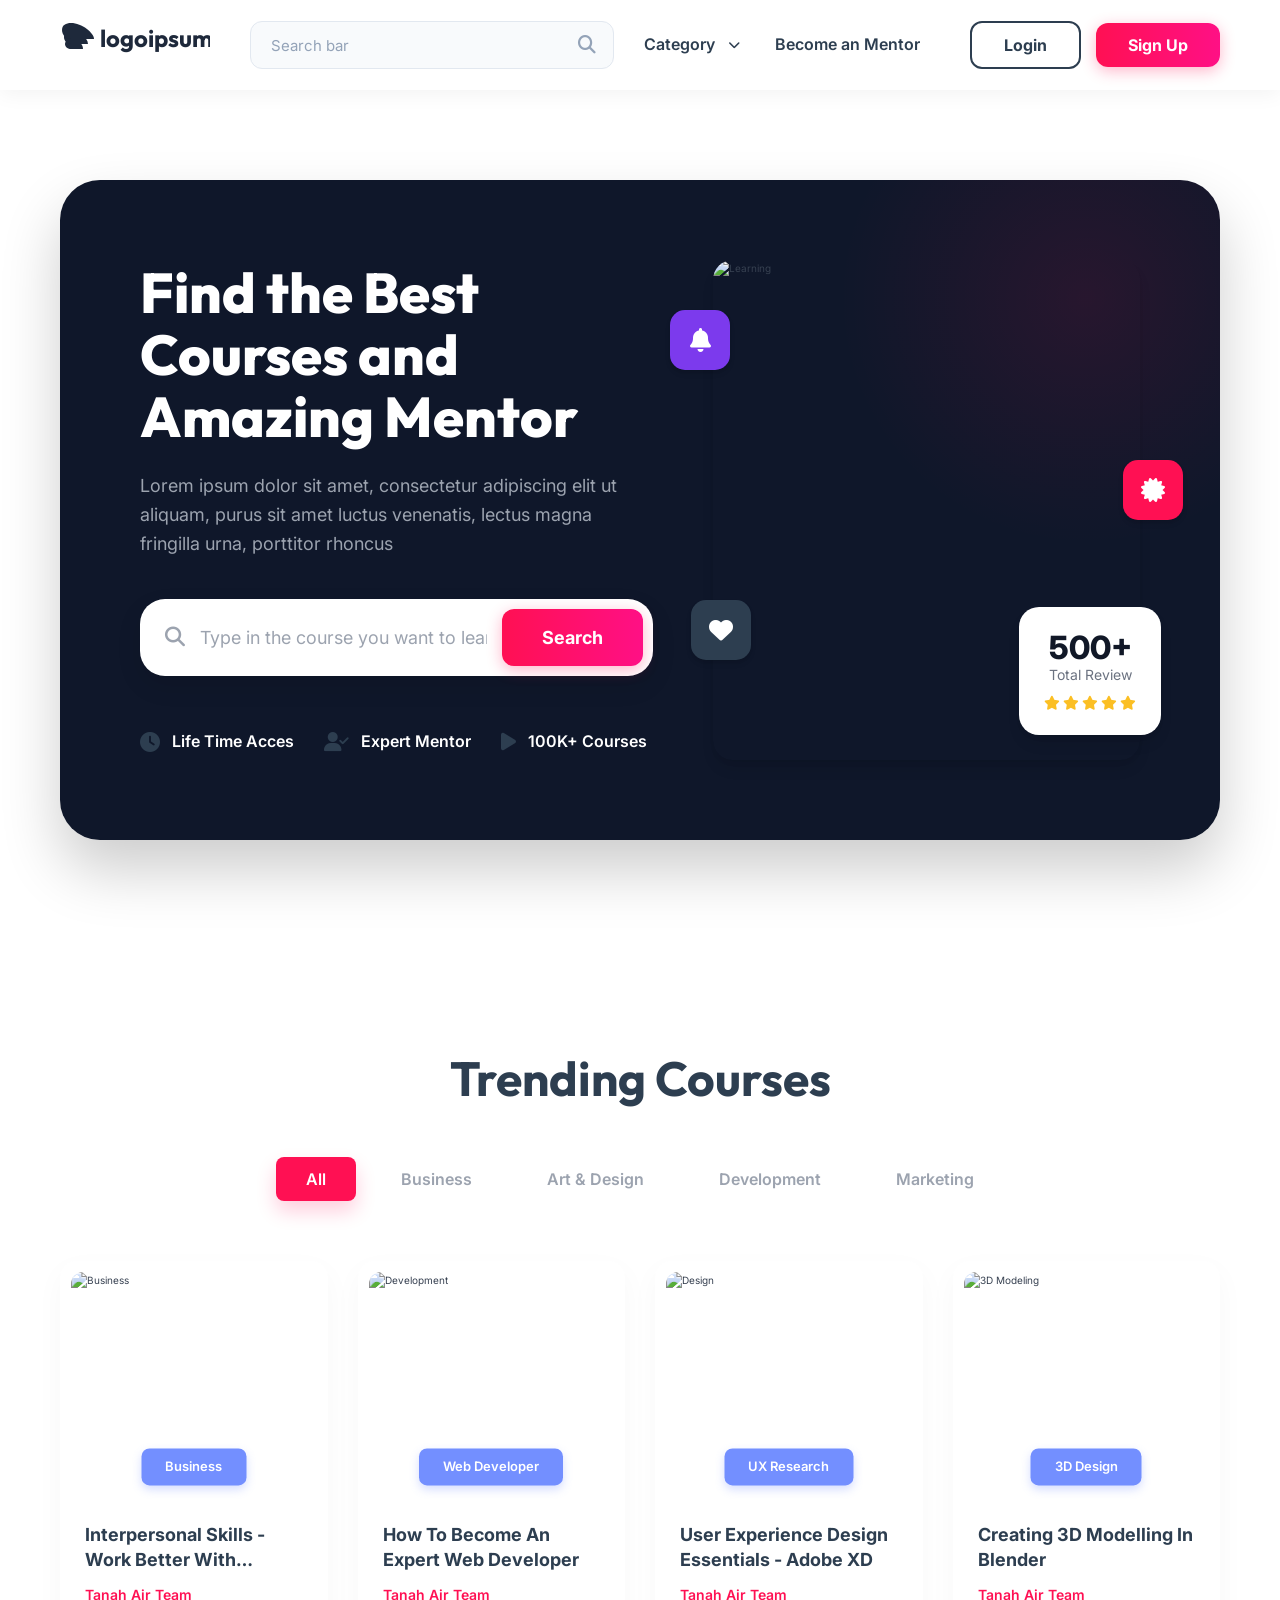
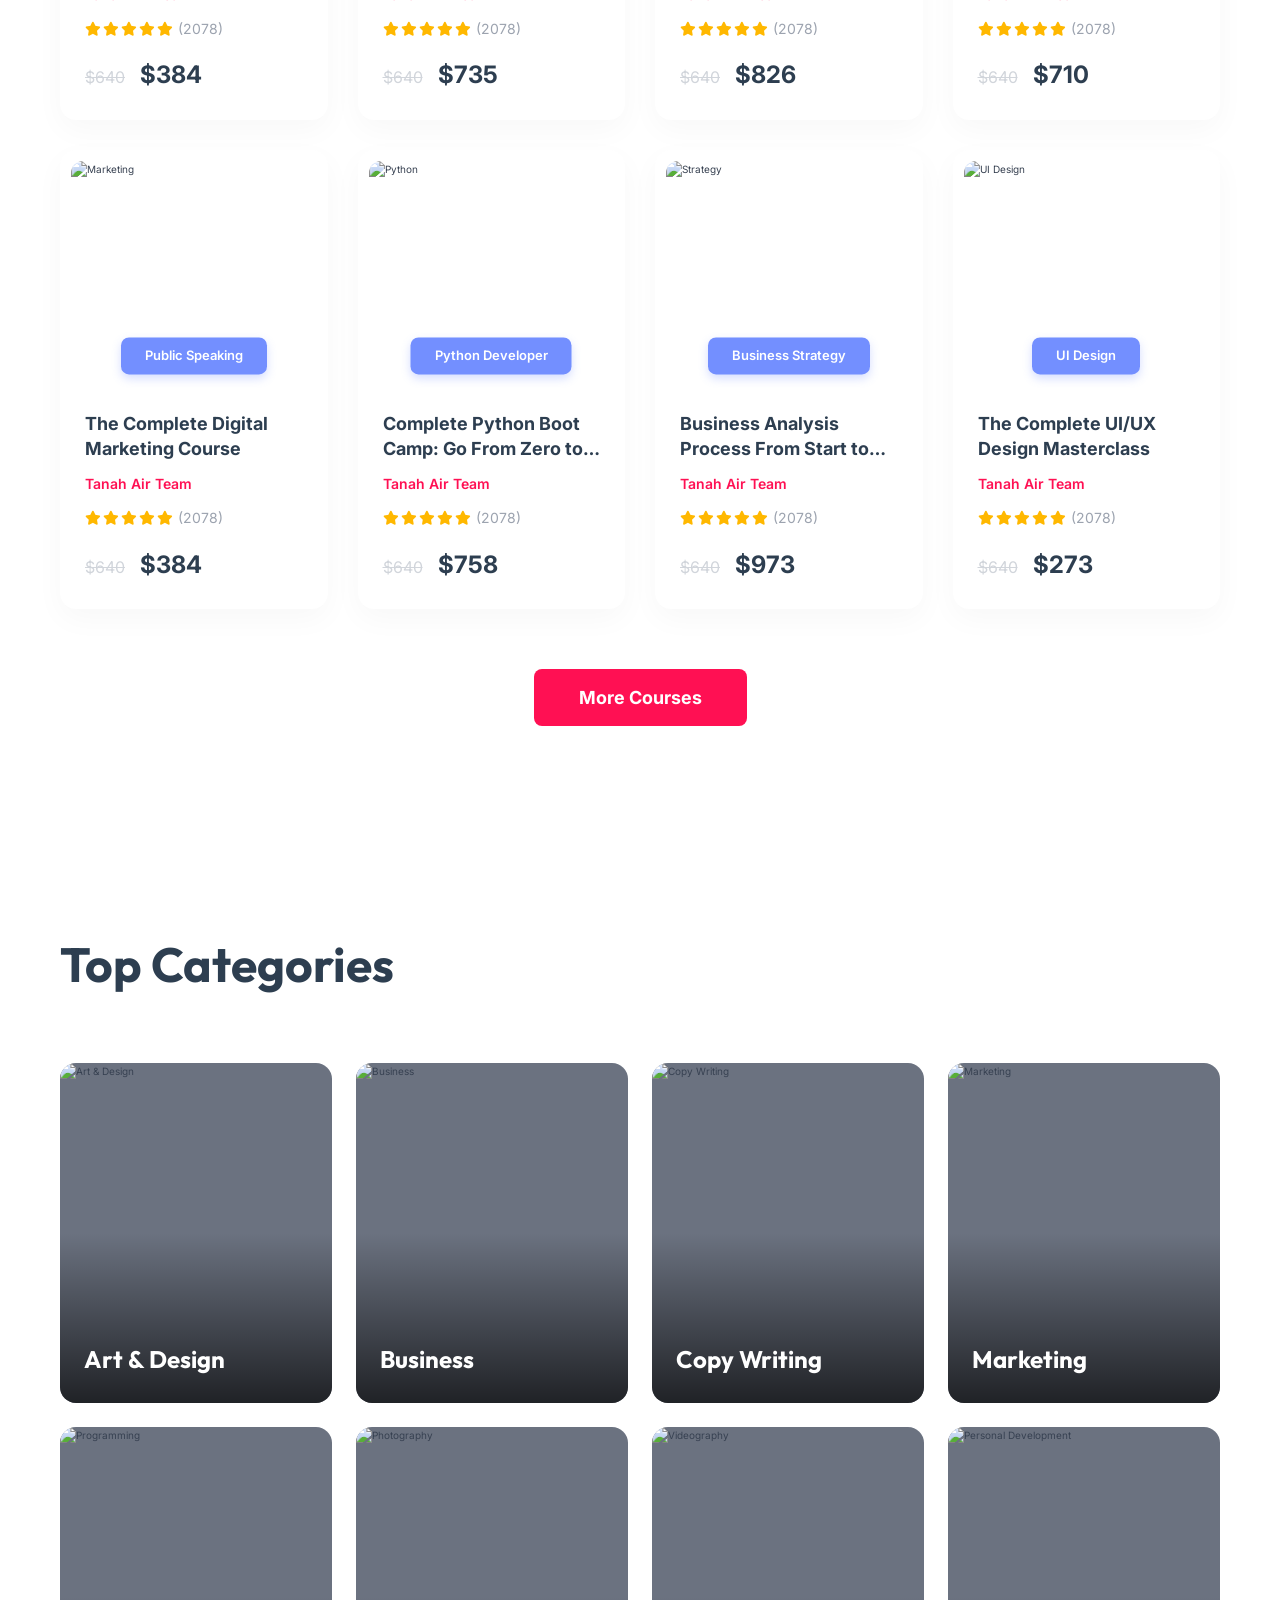
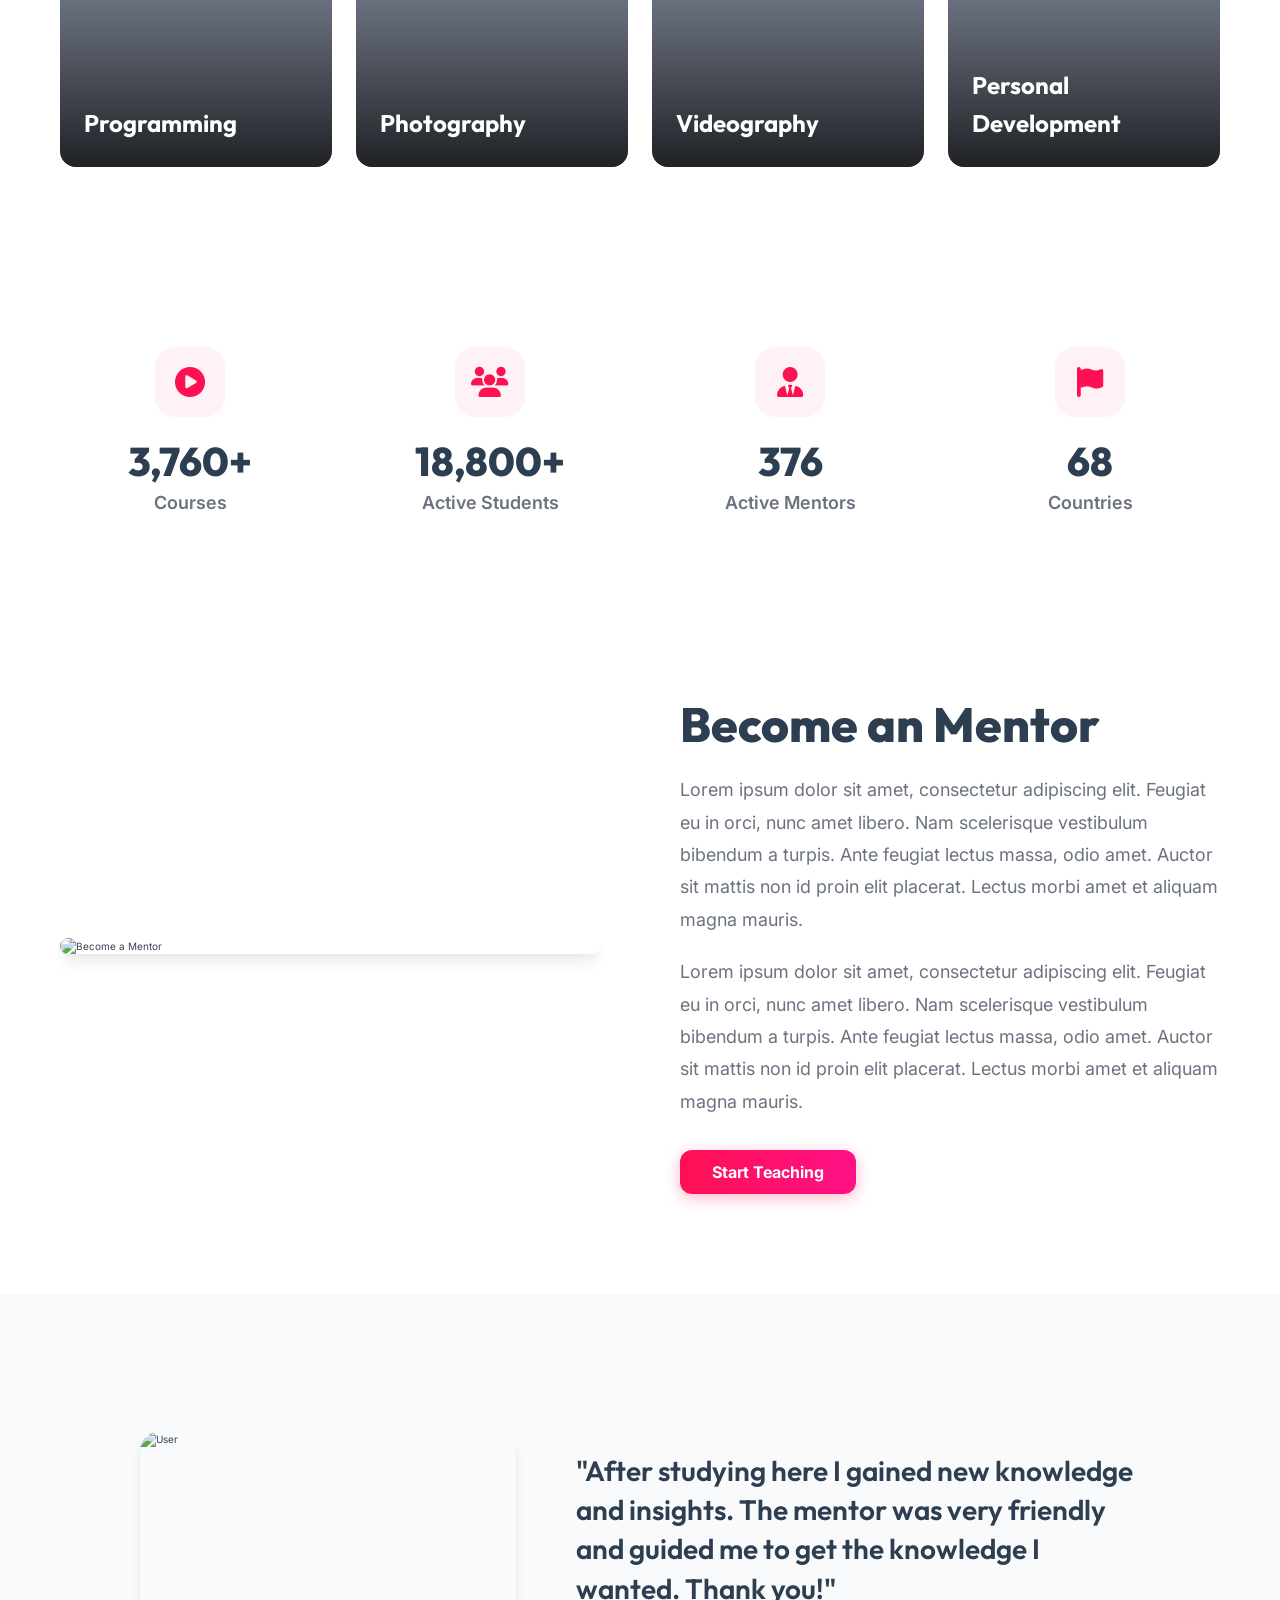
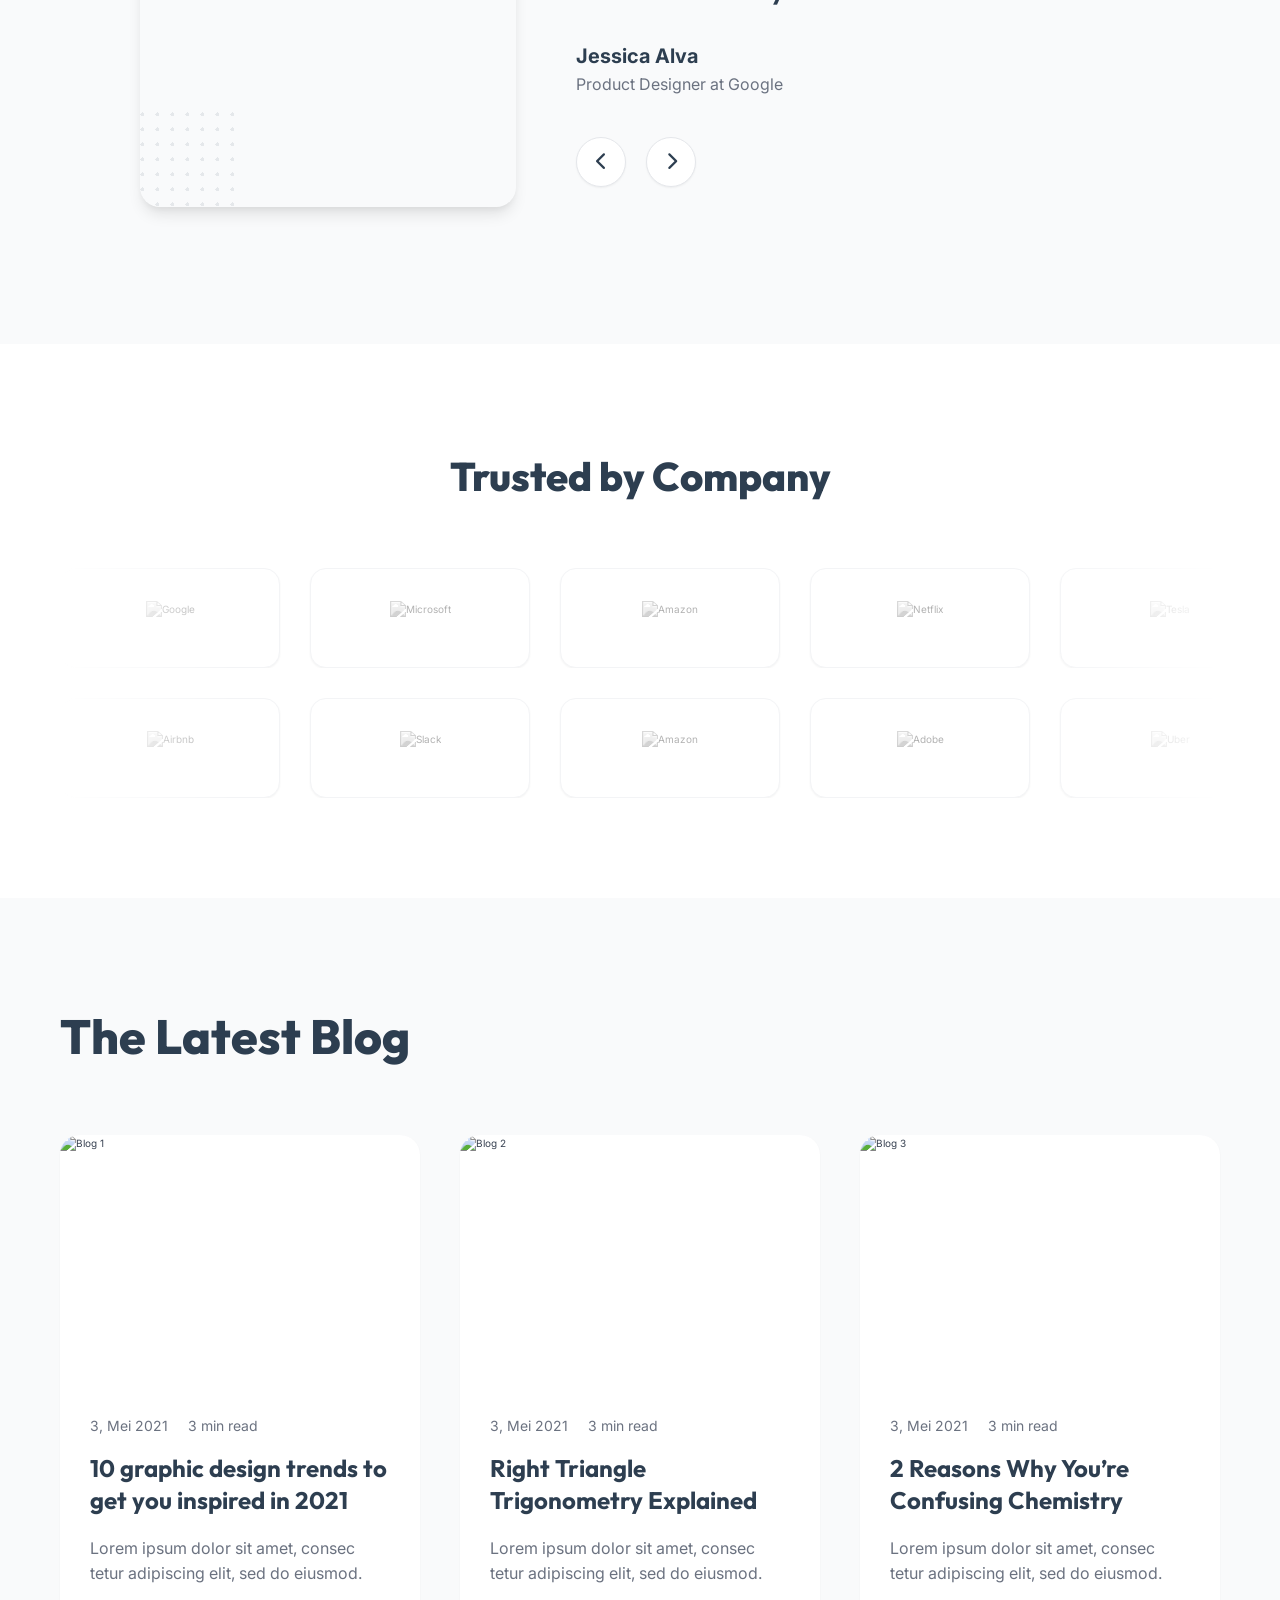
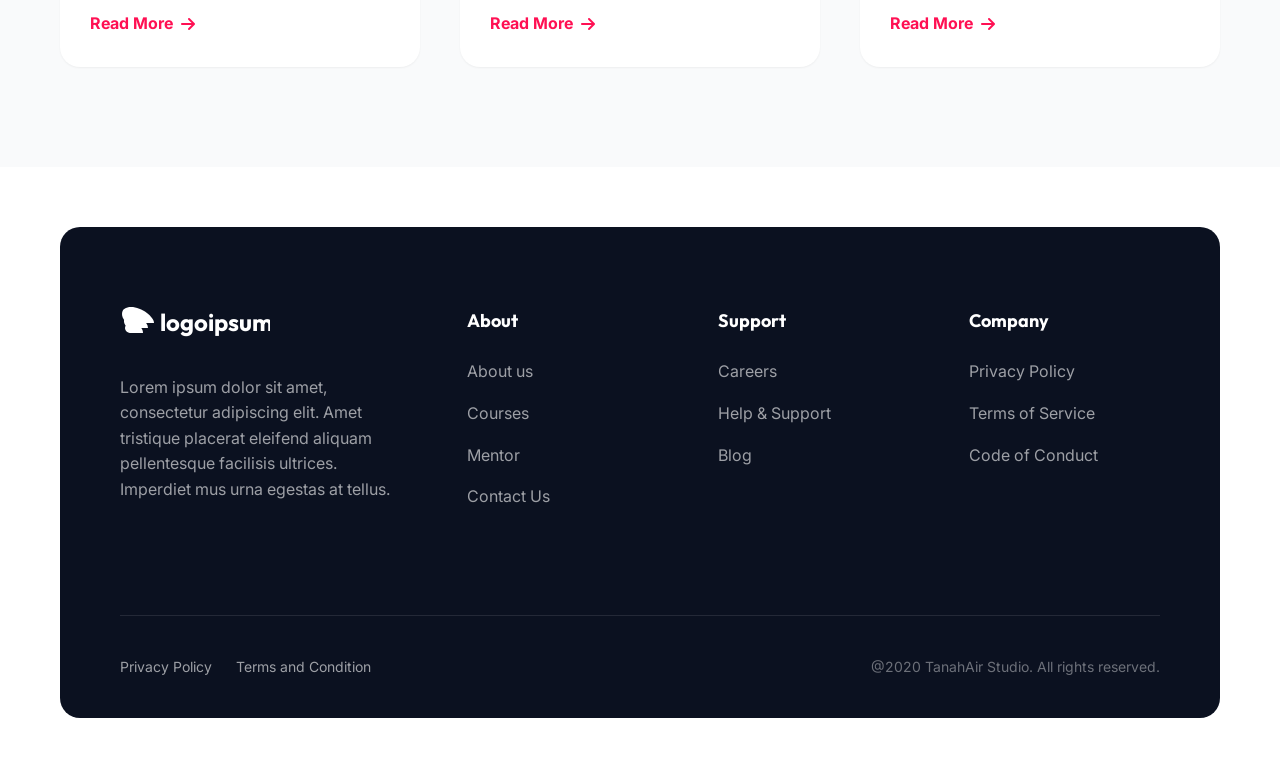
==== index.html @ 67cdc393 "good website" ====
<!DOCTYPE html>
<html lang="en">
<head>
    <meta charset="UTF-8">
    <meta name="viewport" content="width=device-width, initial-scale=1.0">
    <title>Logo Ipsum - Premium Learning Platform</title>
    <meta name="description" content="Logo Ipsum is a premium learning platform for mentors and students.">
    <!-- Google Fonts -->
    <link rel="preconnect" href="https://fonts.googleapis.com">
    <link rel="preconnect" href="https://fonts.gstatic.com" crossorigin>
    <link href="https://fonts.googleapis.com/css2?family=Inter:wght@400;500;600;700&family=Outfit:wght@400;500;600;700&display=swap" rel="stylesheet">
    <!-- Font Awesome for icons -->
    <link rel="stylesheet" href="https://cdnjs.cloudflare.com/ajax/libs/font-awesome/6.4.0/css/all.min.css">
    <!-- Custom CSS -->
    <link rel="stylesheet" href="css/main.css">
</head>
<body>
    <header class="header" id="header">
        <div class="container header__container">
            <div class="header__logo">
                <a href="index.html" class="logo">
                   <svg width="150" height="40" viewBox="0 0 150 40" fill="none" xmlns="http://www.w3.org/2000/svg">
                        <path d="M11 26C8 26 5 24 5 21C5 18 8 16 11 16C17 16 23 20 23 26H11Z" fill="#1E293B"/>
                        <path d="M11 21C7 21 4 18 4 14C4 10 7 8 11 8C19 8 28 15 28 21H11Z" fill="#1E293B"/>
                        <path d="M11 16C6 16 2 12 2 7C2 2 6 0 11 0C22 0 34 10 34 16H11Z" fill="#1E293B"/>
                        <text x="40" y="24" font-family="Outfit" font-size="24" font-weight="700" fill="#1E293B">logoipsum</text>
                    </svg>
                </a>
            </div>

            <div class="header__search">
                <div class="search-bar">
                    <input type="text" placeholder="Search bar" class="search-bar__input">
                    <button class="search-bar__btn"><i class="fa-solid fa-magnifying-glass"></i></button>
                </div>
            </div>

            <nav class="header__nav" id="main-nav">
                <ul class="nav-list">
                    <li class="nav-list__item dropdown">
                        <a href="#" class="nav-list__link dropdown-toggle">Category <i class="fa-solid fa-chevron-down"></i></a>
                        <ul class="dropdown-menu">
                            <li><a href="pages/courses.html">Courses</a></li>
                            <li><a href="pages/detail-courses.html">Detail Courses</a></li>
                            <li><a href="pages/blog.html">Blog</a></li>
                            <li><a href="pages/account.html">Account</a></li>
                        </ul>
                    </li>
                    <li class="nav-list__item">
                        <a href="#" class="nav-list__link">Become an Mentor</a>
                    </li>
                </ul>
                <div class="header__mobile-auth">
                    <button class="btn btn--outline btn--full" id="login-btn-mobile">Login</button>
                    <button class="btn btn--primary btn--full" id="signup-btn-mobile">Sign Up</button>
                </div>
            </nav>

            <div class="header__auth">
                <button class="btn btn--outline" id="login-btn">Login</button>
                <button class="btn btn--primary" id="signup-btn">Sign Up</button>
            </div>

            <button class="header__toggle" id="menu-toggle" aria-label="Toggle Menu">
                <span class="hamburger"></span>
            </button>
        </div>
    </header>

    <main>
        <section class="feature-search">

            <div class="container">
                <div class="feature-search__inner reveal">
                    <div class="feature-search__content">
                        <h2 class="feature-search__title">Find the Best Courses and Amazing Mentor</h2>
                        <p class="feature-search__text">Lorem ipsum dolor sit amet, consectetur adipiscing elit ut aliquam, purus sit amet luctus venenatis, lectus magna fringilla urna, porttitor rhoncus</p>
                        
                        <div class="premium-search">
                            <i class="fa-solid fa-magnifying-glass search-icon"></i>
                            <input type="text" placeholder="Type in the course you want to learn" class="premium-search__input">
                            <button class="btn btn--primary premium-search__btn">Search</button>
                        </div>

                        <div class="feature-search__badges">
                            <div class="badge-item">
                                <span class="badge-icon"><i class="fa-solid fa-clock"></i></span>
                                <span class="badge-text">Life Time Acces</span>
                            </div>
                            <div class="badge-item">
                                <span class="badge-icon"><i class="fa-solid fa-user-check"></i></span>
                                <span class="badge-text">Expert Mentor</span>
                            </div>
                            <div class="badge-item">
                                <span class="badge-icon"><i class="fa-solid fa-play"></i></span>
                                <span class="badge-text">100K+ Courses</span>
                            </div>
                        </div>
                    </div>

                    <div class="feature-search__visual">
                        <div class="visual-wrapper">
                            <img src="https://images.unsplash.com/photo-1522202176988-66273c2fd55f?q=80&w=2071&auto=format&fit=crop" alt="Learning" class="visual-img">
                            
                            <!-- Floating Elements -->
                            <div class="floating-icon floating-icon--1"><i class="fa-solid fa-bell"></i></div>
                            <div class="floating-icon floating-icon--2"><i class="fa-solid fa-heart"></i></div>
                            <div class="floating-icon floating-icon--3"><i class="fa-solid fa-certificate"></i></div>
                            
                            <div class="review-card floating-card">
                                <h3>500+</h3>
                                <p>Total Review</p>
                                <div class="stars">
                                    <i class="fa-solid fa-star"></i>
                                    <i class="fa-solid fa-star"></i>
                                    <i class="fa-solid fa-star"></i>
                                    <i class="fa-solid fa-star"></i>
                                    <i class="fa-solid fa-star"></i>
                                </div>
                            </div>
                        </div>
                        <!-- Glow effect -->
                        <div class="visual-glow"></div>
                    </div>
                </div>
            </div>
        </section>
        

        <section class="courses" id="trending-courses">
            <div class="container">
                <div class="courses__header reveal">
                    <h2 class="courses__title">Trending Courses</h2>
                    <div class="courses__filters">
                        <button class="courses__filter-btn active" data-filter="all">All</button>
                        <button class="courses__filter-btn" data-filter="business">Business</button>
                        <button class="courses__filter-btn" data-filter="design">Art & Design</button>
                        <button class="courses__filter-btn" data-filter="development">Development</button>
                        <button class="courses__filter-btn" data-filter="marketing">Marketing</button>
                    </div>
                </div>

                <div class="courses__grid">
                    <!-- Business Course -->
                    <div class="course-card reveal" data-category="business">
                        <div class="course-card__image-box">
                            <div class="course-card__img-container">
                                <img src="https://images.unsplash.com/photo-1552664730-d307ca884978?q=80&w=2070&auto=format&fit=crop" alt="Business" class="course-card__img">
                            </div>
                            <span class="course-card__badge">Business</span>
                        </div>
                        <div class="course-card__content">
                            <h3 class="course-card__title">Interpersonal Skills - Work Better With Others!</h3>
                            <p class="course-card__author">Tanah Air Team</p>
                            <div class="course-card__rating">
                                <div class="stars">
                                    <i class="fa-solid fa-star"></i>
                                    <i class="fa-solid fa-star"></i>
                                    <i class="fa-solid fa-star"></i>
                                    <i class="fa-solid fa-star"></i>
                                    <i class="fa-solid fa-star"></i>
                                </div>
                                <span class="count">(2078)</span>
                            </div>
                            <div class="course-card__price-row">
                                <span class="course-card__old-price">$640</span>
                                <span class="course-card__new-price">$384</span>
                            </div>
                        </div>
                    </div>

                    <!-- Development Course -->
                    <div class="course-card reveal" data-category="development">
                        <div class="course-card__image-box">
                            <div class="course-card__img-container">
                                <img src="https://images.unsplash.com/photo-1498050108023-c5249f4df085?q=80&w=2072&auto=format&fit=crop" alt="Development" class="course-card__img">
                            </div>
                            <span class="course-card__badge">Web Developer</span>
                        </div>
                        <div class="course-card__content">
                            <h3 class="course-card__title">How To Become An Expert Web Developer</h3>
                            <p class="course-card__author">Tanah Air Team</p>
                            <div class="course-card__rating">
                                <div class="stars">
                                    <i class="fa-solid fa-star"></i>
                                    <i class="fa-solid fa-star"></i>
                                    <i class="fa-solid fa-star"></i>
                                    <i class="fa-solid fa-star"></i>
                                    <i class="fa-solid fa-star"></i>
                                </div>
                                <span class="count">(2078)</span>
                            </div>
                            <div class="course-card__price-row">
                                <span class="course-card__old-price">$640</span>
                                <span class="course-card__new-price">$735</span>
                            </div>
                        </div>
                    </div>

                    <!-- Design Course -->
                    <div class="course-card reveal" data-category="design">
                        <div class="course-card__image-box">
                            <div class="course-card__img-container">
                                <img src="https://images.unsplash.com/photo-1541462608143-67571c6738dd?q=80&w=2070&auto=format&fit=crop" alt="Design" class="course-card__img">
                            </div>
                            <span class="course-card__badge">UX Research</span>
                        </div>
                        <div class="course-card__content">
                            <h3 class="course-card__title">User Experience Design Essentials - Adobe XD</h3>
                            <p class="course-card__author">Tanah Air Team</p>
                            <div class="course-card__rating">
                                <div class="stars">
                                    <i class="fa-solid fa-star"></i>
                                    <i class="fa-solid fa-star"></i>
                                    <i class="fa-solid fa-star"></i>
                                    <i class="fa-solid fa-star"></i>
                                    <i class="fa-solid fa-star"></i>
                                </div>
                                <span class="count">(2078)</span>
                            </div>
                            <div class="course-card__price-row">
                                <span class="course-card__old-price">$640</span>
                                <span class="course-card__new-price">$826</span>
                            </div>
                        </div>
                    </div>

                    <!-- Design Course (Art & Design) -->
                    <div class="course-card reveal" data-category="design">
                        <div class="course-card__image-box">
                            <div class="course-card__img-container">
                                <img src="https://images.unsplash.com/photo-1611162617474-5b21e879e113?q=80&w=1974&auto=format&fit=crop" alt="3D Modeling" class="course-card__img">
                            </div>
                            <span class="course-card__badge">3D Design</span>
                        </div>
                        <div class="course-card__content">
                            <h3 class="course-card__title">Creating 3D Modelling In Blender</h3>
                            <p class="course-card__author">Tanah Air Team</p>
                            <div class="course-card__rating">
                                <div class="stars">
                                    <i class="fa-solid fa-star"></i>
                                    <i class="fa-solid fa-star"></i>
                                    <i class="fa-solid fa-star"></i>
                                    <i class="fa-solid fa-star"></i>
                                    <i class="fa-solid fa-star"></i>
                                </div>
                                <span class="count">(2078)</span>
                            </div>
                            <div class="course-card__price-row">
                                <span class="course-card__old-price">$640</span>
                                <span class="course-card__new-price">$710</span>
                            </div>
                        </div>
                    </div>

                    <!-- Marketing Course -->
                    <div class="course-card reveal" data-category="marketing">
                        <div class="course-card__image-box">
                            <div class="course-card__img-container">
                                <img src="https://images.unsplash.com/photo-1460925895917-afdab827c52f?q=80&w=2015&auto=format&fit=crop" alt="Marketing" class="course-card__img">
                            </div>
                            <span class="course-card__badge">Public Speaking</span>
                        </div>
                        <div class="course-card__content">
                            <h3 class="course-card__title">The Complete Digital Marketing Course</h3>
                            <p class="course-card__author">Tanah Air Team</p>
                            <div class="course-card__rating">
                                <div class="stars">
                                    <i class="fa-solid fa-star"></i>
                                    <i class="fa-solid fa-star"></i>
                                    <i class="fa-solid fa-star"></i>
                                    <i class="fa-solid fa-star"></i>
                                    <i class="fa-solid fa-star"></i>
                                </div>
                                <span class="count">(2078)</span>
                            </div>
                            <div class="course-card__price-row">
                                <span class="course-card__old-price">$640</span>
                                <span class="course-card__new-price">$384</span>
                            </div>
                        </div>
                    </div>

                    <!-- Development Course -->
                    <div class="course-card reveal" data-category="development">
                        <div class="course-card__image-box">
                            <div class="course-card__img-container">
                                <img src="https://images.unsplash.com/photo-1587620962725-abab7fe55159?q=80&w=2062&auto=format&fit=crop" alt="Python" class="course-card__img">
                            </div>
                            <span class="course-card__badge">Python Developer</span>
                        </div>
                        <div class="course-card__content">
                            <h3 class="course-card__title">Complete Python Boot Camp: Go From Zero to Hero</h3>
                            <p class="course-card__author">Tanah Air Team</p>
                            <div class="course-card__rating">
                                <div class="stars">
                                    <i class="fa-solid fa-star"></i>
                                    <i class="fa-solid fa-star"></i>
                                    <i class="fa-solid fa-star"></i>
                                    <i class="fa-solid fa-star"></i>
                                    <i class="fa-solid fa-star"></i>
                                </div>
                                <span class="count">(2078)</span>
                            </div>
                            <div class="course-card__price-row">
                                <span class="course-card__old-price">$640</span>
                                <span class="course-card__new-price">$758</span>
                            </div>
                        </div>
                    </div>

                    <!-- Business Course -->
                    <div class="course-card reveal" data-category="business">
                        <div class="course-card__image-box">
                            <div class="course-card__img-container">
                                <img src="https://images.unsplash.com/photo-1542744173-8e7e53415bb0?q=80&w=2070&auto=format&fit=crop" alt="Strategy" class="course-card__img">
                            </div>
                            <span class="course-card__badge">Business Strategy</span>
                        </div>
                        <div class="course-card__content">
                            <h3 class="course-card__title">Business Analysis Process From Start to Finish</h3>
                            <p class="course-card__author">Tanah Air Team</p>
                            <div class="course-card__rating">
                                <div class="stars">
                                    <i class="fa-solid fa-star"></i>
                                    <i class="fa-solid fa-star"></i>
                                    <i class="fa-solid fa-star"></i>
                                    <i class="fa-solid fa-star"></i>
                                    <i class="fa-solid fa-star"></i>
                                </div>
                                <span class="count">(2078)</span>
                            </div>
                            <div class="course-card__price-row">
                                <span class="course-card__old-price">$640</span>
                                <span class="course-card__new-price">$973</span>
                            </div>
                        </div>
                    </div>

                    <!-- Design Course -->
                    <div class="course-card reveal" data-category="design">
                        <div class="course-card__image-box">
                            <div class="course-card__img-container">
                                <img src="https://images.unsplash.com/photo-1586717791821-3f44a563eb4c?q=80&w=2070&auto=format&fit=crop" alt="UI Design" class="course-card__img">
                            </div>
                            <span class="course-card__badge">UI Design</span>
                        </div>
                        <div class="course-card__content">
                            <h3 class="course-card__title">The Complete UI/UX Design Masterclass</h3>
                            <p class="course-card__author">Tanah Air Team</p>
                            <div class="course-card__rating">
                                <div class="stars">
                                    <i class="fa-solid fa-star"></i>
                                    <i class="fa-solid fa-star"></i>
                                    <i class="fa-solid fa-star"></i>
                                    <i class="fa-solid fa-star"></i>
                                    <i class="fa-solid fa-star"></i>
                                </div>
                                <span class="count">(2078)</span>
                            </div>
                            <div class="course-card__price-row">
                                <span class="course-card__old-price">$640</span>
                                <span class="course-card__new-price">$273</span>
                            </div>
                        </div>
                    </div>
                </div>

                <div class="courses__footer reveal">
                    <button class="btn btn--more">More Courses</button>
                </div>
            </div>
        </section>

        <section class="top-categories" id="top-categories">
            <div class="container">
                <div class="top-categories__header reveal">
                    <h2 class="top-categories__title">Top Categories</h2>
                </div>

                <div class="top-categories__grid">
                    <div class="category-box reveal">
                        <img src="https://images.unsplash.com/photo-1541462608143-67571c6738dd?q=80&w=2070&auto=format&fit=crop" alt="Art & Design" class="category-box__img">
                        <div class="category-box__content">
                            <h3 class="category-box__name">Art & Design</h3>
                        </div>
                    </div>

                    <div class="category-box reveal">
                        <img src="https://images.unsplash.com/photo-1552664730-d307ca884978?q=80&w=2070&auto=format&fit=crop" alt="Business" class="category-box__img">
                        <div class="category-box__content">
                            <h3 class="category-box__name">Business</h3>
                        </div>
                    </div>

                    <div class="category-box reveal">
                        <img src="https://images.unsplash.com/photo-1455390582262-044cdead277a?q=80&w=1973&auto=format&fit=crop" alt="Copy Writing" class="category-box__img">
                        <div class="category-box__content">
                            <h3 class="category-box__name">Copy Writing</h3>
                        </div>
                    </div>

                    <div class="category-box reveal">
                        <img src="https://images.unsplash.com/photo-1460925895917-afdab827c52f?q=80&w=2015&auto=format&fit=crop" alt="Marketing" class="category-box__img">
                        <div class="category-box__content">
                            <h3 class="category-box__name">Marketing</h3>
                        </div>
                    </div>

                    <div class="category-box reveal">
                        <img src="https://images.unsplash.com/photo-1498050108023-c5249f4df085?q=80&w=2072&auto=format&fit=crop" alt="Programming" class="category-box__img">
                        <div class="category-box__content">
                            <h3 class="category-box__name">Programming</h3>
                        </div>
                    </div>

                    <div class="category-box reveal">
                        <img src="https://images.unsplash.com/photo-1542038784456-1ea8e935640e?q=80&w=2070&auto=format&fit=crop" alt="Photography" class="category-box__img">
                        <div class="category-box__content">
                            <h3 class="category-box__name">Photography</h3>
                        </div>
                    </div>

                    <div class="category-box reveal">
                        <img src="https://images.unsplash.com/photo-1492691527719-9d1e07e534b4?q=80&w=2071&auto=format&fit=crop" alt="Videography" class="category-box__img">
                        <div class="category-box__content">
                            <h3 class="category-box__name">Videography</h3>
                        </div>
                    </div>

                    <div class="category-box reveal">
                        <img src="https://images.unsplash.com/photo-1522202176988-66273c2fd55f?q=80&w=2071&auto=format&fit=crop" alt="Personal Development" class="category-box__img">
                        <div class="category-box__content">
                            <h3 class="category-box__name">Personal Development</h3>
                        </div>
                    </div>
                </div>
            </div>
        </section>

        

        <section class="stats reveal">
            <div class="container">
                <div class="stats__grid">
                    <!-- Courses -->
                    <div class="stat-card">
                        <div class="stat-card__icon">
                            <i class="fa-solid fa-play-circle"></i>
                        </div>
                        <h3 class="stat-card__number" data-target="10000">0</h3>
                        <p class="stat-card__label">Courses</p>
                    </div>

                    <!-- Students -->
                    <div class="stat-card">
                        <div class="stat-card__icon">
                            <i class="fa-solid fa-users"></i>
                        </div>
                        <h3 class="stat-card__number" data-target="50000">0</h3>
                        <p class="stat-card__label">Active Students</p>
                    </div>

                    <!-- Mentors -->
                    <div class="stat-card">
                        <div class="stat-card__icon">
                            <i class="fa-solid fa-user-tie"></i>
                        </div>
                        <h3 class="stat-card__number" data-target="1000">0</h3>
                        <p class="stat-card__label">Active Mentors</p>
                    </div>

                    <!-- Countries -->
                    <div class="stat-card">
                        <div class="stat-card__icon">
                            <i class="fa-solid fa-flag"></i>
                        </div>
                        <h3 class="stat-card__number" data-target="180">0</h3>
                        <p class="stat-card__label">Countries</p>
                    </div>
                </div>
            </div>
        </section>

        <section class="mentor" id="become-mentor">
            <div class="container">
                <div class="mentor__grid">
                    <div class="mentor__image-box reveal-left">
                        <img src="https://images.unsplash.com/photo-1524178232363-1fb2b075b655?q=80&w=2070&auto=format&fit=crop" alt="Become a Mentor">
                    </div>
                    <div class="mentor__content reveal-right">
                        <h2 class="mentor__title">Become an Mentor</h2>
                        <div class="mentor__desc">
                            <p>Lorem ipsum dolor sit amet, consectetur adipiscing elit. Feugiat eu in orci, nunc amet libero. Nam scelerisque vestibulum bibendum a turpis. Ante feugiat lectus massa, odio amet. Auctor sit mattis non id proin elit placerat. Lectus morbi amet et aliquam magna mauris.</p>
                            <p>Lorem ipsum dolor sit amet, consectetur adipiscing elit. Feugiat eu in orci, nunc amet libero. Nam scelerisque vestibulum bibendum a turpis. Ante feugiat lectus massa, odio amet. Auctor sit mattis non id proin elit placerat. Lectus morbi amet et aliquam magna mauris.</p>
                        </div>
                        <button class="btn btn--primary">Start Teaching</button>
                    </div>
                </div>
            </div>
        </section>

        <section class="testimonials reveal" id="testimonials">
            <div class="container">
                <div class="testimonials__container">
                    <div class="testimonials__slider">
                        <!-- Slide 1 -->
                        <div class="testimonials__slide active">
                            <div class="testimonials__image-box">
                                <img src="https://images.unsplash.com/photo-1494790108377-be9c29b29330?q=80&w=1974&auto=format&fit=crop" alt="User">
                            </div>
                            <div class="testimonials__content">
                                <h3 class="testimonials__quote">"After studying here I gained new knowledge and insights. The mentor was very friendly and guided me to get the knowledge I wanted. Thank you!"</h3>
                                <div class="testimonials__author">
                                    <span class="testimonials__name">Jessica Alva</span>
                                    <span class="testimonials__role">Product Designer at Google</span>
                                </div>
                                <div class="testimonials__nav">
                                    <button class="testimonials__btn testimonials__btn--prev"><i class="fa-solid fa-chevron-left"></i></button>
                                    <button class="testimonials__btn testimonials__btn--next"><i class="fa-solid fa-chevron-right"></i></button>
                                </div>
                            </div>
                        </div>

                        <!-- Slide 2 -->
                        <div class="testimonials__slide">
                            <div class="testimonials__image-box">
                                <img src="https://images.unsplash.com/photo-1507003211169-0a1dd7228f2d?q=80&w=1974&auto=format&fit=crop" alt="User">
                            </div>
                            <div class="testimonials__content">
                                <h3 class="testimonials__quote">"The courses are well structured and very easy to follow. I've learned more in 3 months here than I did in a year of self-study. Highly recommended!"</h3>
                                <div class="testimonials__author">
                                    <span class="testimonials__name">Michael Chen</span>
                                    <span class="testimonials__role">Senior Developer at Meta</span>
                                </div>
                                <div class="testimonials__nav">
                                    <button class="testimonials__btn testimonials__btn--prev"><i class="fa-solid fa-chevron-left"></i></button>
                                    <button class="testimonials__btn testimonials__btn--next"><i class="fa-solid fa-chevron-right"></i></button>
                                </div>
                            </div>
                        </div>

                        <!-- Slide 3 -->
                        <div class="testimonials__slide">
                            <div class="testimonials__image-box">
                                <img src="https://images.unsplash.com/photo-1438761681033-6461ffad8d80?q=80&w=2070&auto=format&fit=crop" alt="User">
                            </div>
                            <div class="testimonials__content">
                                <h3 class="testimonials__quote">"Amazing experience! The community is so supportive and the mentors actually care about your progress. I found my dream job thanks to this platform."</h3>
                                <div class="testimonials__author">
                                    <span class="testimonials__name">Sarah Johnson</span>
                                    <span class="testimonials__role">Marketing Lead at Spotify</span>
                                </div>
                                <div class="testimonials__nav">
                                    <button class="testimonials__btn testimonials__btn--prev"><i class="fa-solid fa-chevron-left"></i></button>
                                    <button class="testimonials__btn testimonials__btn--next"><i class="fa-solid fa-chevron-right"></i></button>
                                </div>
                            </div>
                        </div>
                    </div>
                </div>
            </div>
        </section>

        <section class="brands reveal" id="brands">
            <div class="container">
                <div class="brands__header">
                    <h2 class="brands__title">Trusted by Company</h2>
                </div>
                
                <div class="brands__marquee-container">
                    <!-- Row 1: Left to Right (default) -->
                    <div class="brands__marquee">
                        <div class="brands__track">
                            <div class="brands__card"><img src="https://upload.wikimedia.org/wikipedia/commons/2/2f/Google_2015_logo.svg" alt="Google" class="brands__logo"></div>
                            <div class="brands__card"><img src="https://upload.wikimedia.org/wikipedia/commons/4/44/Microsoft_logo.svg" alt="Microsoft" class="brands__logo"></div>
                            <div class="brands__card"><img src="https://upload.wikimedia.org/wikipedia/commons/a/a9/Amazon_logo.svg" alt="Amazon" class="brands__logo"></div>
                            <div class="brands__card"><img src="https://upload.wikimedia.org/wikipedia/commons/0/08/Netflix_2015_logo.svg" alt="Netflix" class="brands__logo"></div>
                            <div class="brands__card"><img src="https://upload.wikimedia.org/wikipedia/commons/e/e8/Tesla_logo.png" alt="Tesla" class="brands__logo"></div>
                            <div class="brands__card"><img src="https://upload.wikimedia.org/wikipedia/commons/5/51/IBM_logo.svg" alt="IBM" class="brands__logo"></div>
                            <div class="brands__card"><img src="https://upload.wikimedia.org/wikipedia/commons/f/fa/Apple_logo_black.svg" alt="Apple" class="brands__logo"></div>
                            <div class="brands__card"><img src="https://upload.wikimedia.org/wikipedia/commons/5/53/Spotify_logo_with_text.svg" alt="Spotify" class="brands__logo"></div>
                        </div>
                        <!-- Duplicate for Row 1 -->
                        <div class="brands__track">
                            <div class="brands__card"><img src="https://upload.wikimedia.org/wikipedia/commons/2/2f/Google_2015_logo.svg" alt="Google" class="brands__logo"></div>
                            <div class="brands__card"><img src="https://upload.wikimedia.org/wikipedia/commons/4/44/Microsoft_logo.svg" alt="Microsoft" class="brands__logo"></div>
                            <div class="brands__card"><img src="https://upload.wikimedia.org/wikipedia/commons/a/a9/Amazon_logo.svg" alt="Amazon" class="brands__logo"></div>
                            <div class="brands__card"><img src="https://upload.wikimedia.org/wikipedia/commons/0/08/Netflix_2015_logo.svg" alt="Netflix" class="brands__logo"></div>
                            <div class="brands__card"><img src="https://upload.wikimedia.org/wikipedia/commons/e/e8/Tesla_logo.png" alt="Tesla" class="brands__logo"></div>
                            <div class="brands__card"><img src="https://upload.wikimedia.org/wikipedia/commons/5/51/IBM_logo.svg" alt="IBM" class="brands__logo"></div>
                            <div class="brands__card"><img src="https://upload.wikimedia.org/wikipedia/commons/f/fa/Apple_logo_black.svg" alt="Apple" class="brands__logo"></div>
                            <div class="brands__card"><img src="https://upload.wikimedia.org/wikipedia/commons/5/53/Spotify_logo_with_text.svg" alt="Spotify" class="brands__logo"></div>
                        </div>
                    </div>

                    <!-- Row 2: Right to Left -->
                    <div class="brands__marquee brands__marquee--reverse">
                        <div class="brands__track">
                            <div class="brands__card"><img src="https://upload.wikimedia.org/wikipedia/commons/6/69/Airbnb_Logo_Belo.svg" alt="Airbnb" class="brands__logo"></div>
                            <div class="brands__card"><img src="https://upload.wikimedia.org/wikipedia/commons/d/d5/Slack_icon_2019.svg" alt="Slack" class="brands__logo"></div>
                            <div class="brands__card"><img src="https://upload.wikimedia.org/wikipedia/commons/4/4a/Amazon_icon.svg" alt="Amazon" class="brands__logo"></div>
                            <div class="brands__card"><img src="https://upload.wikimedia.org/wikipedia/commons/d/d1/Adobe_Corporate_logo.svg" alt="Adobe" class="brands__logo"></div>
                            <div class="brands__card"><img src="https://upload.wikimedia.org/wikipedia/commons/5/58/Uber_logo_2018.svg" alt="Uber" class="brands__logo"></div>
                            <div class="brands__card"><img src="https://upload.wikimedia.org/wikipedia/commons/c/cd/PayPal_logo.svg" alt="PayPal" class="brands__logo"></div>
                            <div class="brands__card"><img src="https://upload.wikimedia.org/wikipedia/commons/0/01/LinkedIn_Logo.svg" alt="LinkedIn" class="brands__logo"></div>
                            <div class="brands__card"><img src="https://upload.wikimedia.org/wikipedia/commons/2/21/Zillow_logo.svg" alt="Zillow" class="brands__logo"></div>
                        </div>
                        <!-- Duplicate for Row 2 -->
                        <div class="brands__track">
                            <div class="brands__card"><img src="https://upload.wikimedia.org/wikipedia/commons/6/69/Airbnb_Logo_Belo.svg" alt="Airbnb" class="brands__logo"></div>
                            <div class="brands__card"><img src="https://upload.wikimedia.org/wikipedia/commons/d/d5/Slack_icon_2019.svg" alt="Slack" class="brands__logo"></div>
                            <div class="brands__card"><img src="https://upload.wikimedia.org/wikipedia/commons/4/4a/Amazon_icon.svg" alt="Amazon" class="brands__logo"></div>
                            <div class="brands__card"><img src="https://upload.wikimedia.org/wikipedia/commons/d/d1/Adobe_Corporate_logo.svg" alt="Adobe" class="brands__logo"></div>
                            <div class="brands__card"><img src="https://upload.wikimedia.org/wikipedia/commons/5/58/Uber_logo_2018.svg" alt="Uber" class="brands__logo"></div>
                            <div class="brands__card"><img src="https://upload.wikimedia.org/wikipedia/commons/c/cd/PayPal_logo.svg" alt="PayPal" class="brands__logo"></div>
                            <div class="brands__card"><img src="https://upload.wikimedia.org/wikipedia/commons/0/01/LinkedIn_Logo.svg" alt="LinkedIn" class="brands__logo"></div>
                            <div class="brands__card"><img src="https://upload.wikimedia.org/wikipedia/commons/2/21/Zillow_logo.svg" alt="Zillow" class="brands__logo"></div>
                        </div>
                    </div>
                </div>
            </div>
        </section>

        <section class="blog reveal" id="blog">
            <div class="container">
                <div class="blog__header">
                    <h2 class="blog__title">The Latest Blog</h2>
                </div>
                <div class="blog__grid">
                    <!-- Blog Card 1 -->
                    <article class="blog__card">
                        <div class="blog__img-box">
                            <img src="https://images.unsplash.com/photo-1558655146-d09347e92766?q=80&w=2070&auto=format&fit=crop" alt="Blog 1" class="blog__img">
                        </div>
                        <div class="blog__content">
                            <div class="blog__meta">
                                <span>3, Mei 2021</span>
                                <span>3 min read</span>
                            </div>
                            <h3 class="blog__post-title">10 graphic design trends to get you inspired in 2021</h3>
                            <p class="blog__excerpt">Lorem ipsum dolor sit amet, consec tetur adipiscing elit, sed do eiusmod.</p>
                            <a href="#" class="blog__link">Read More <i class="fa-solid fa-arrow-right"></i></a>
                        </div>
                    </article>

                    <!-- Blog Card 2 -->
                    <article class="blog__card">
                        <div class="blog__img-box">
                            <img src="https://images.unsplash.com/photo-1434030216411-0b793f4b4173?q=80&w=2070&auto=format&fit=crop" alt="Blog 2" class="blog__img">
                        </div>
                        <div class="blog__content">
                            <div class="blog__meta">
                                <span>3, Mei 2021</span>
                                <span>3 min read</span>
                            </div>
                            <h3 class="blog__post-title">Right Triangle Trigonometry Explained</h3>
                            <p class="blog__excerpt">Lorem ipsum dolor sit amet, consec tetur adipiscing elit, sed do eiusmod.</p>
                            <a href="#" class="blog__link">Read More <i class="fa-solid fa-arrow-right"></i></a>
                        </div>
                    </article>

                    <!-- Blog Card 3 -->
                    <article class="blog__card">
                        <div class="blog__img-box">
                            <img src="https://images.unsplash.com/photo-1532012197267-da84d127e765?q=80&w=1974&auto=format&fit=crop" alt="Blog 3" class="blog__img">
                        </div>
                        <div class="blog__content">
                            <div class="blog__meta">
                                <span>3, Mei 2021</span>
                                <span>3 min read</span>
                            </div>
                            <h3 class="blog__post-title">2 Reasons Why You’re Confusing Chemistry</h3>
                            <p class="blog__excerpt">Lorem ipsum dolor sit amet, consec tetur adipiscing elit, sed do eiusmod.</p>
                            <a href="#" class="blog__link">Read More <i class="fa-solid fa-arrow-right"></i></a>
                        </div>
                    </article>
                </div>
            </div>
        </section>

    </main>

    <footer class="footer">
        <div class="container">
            <div class="footer__inner">
                <div class="footer__grid">
                    <div class="footer__brand">
                        <a href="index.html" class="logo">
                           <svg width="150" height="40" viewBox="0 0 150 40" fill="none" xmlns="http://www.w3.org/2000/svg">
                                <path d="M11 26C8 26 5 24 5 21C5 18 8 16 11 16C17 16 23 20 23 26H11Z" fill="#FFFFFF"/>
                                <path d="M11 21C7 21 4 18 4 14C4 10 7 8 11 8C19 8 28 15 28 21H11Z" fill="#FFFFFF"/>
                                <path d="M11 16C6 16 2 12 2 7C2 2 6 0 11 0C22 0 34 10 34 16H11Z" fill="#FFFFFF"/>
                                <text x="40" y="24" font-family="Outfit" font-size="24" font-weight="700" fill="#FFFFFF">logoipsum</text>
                            </svg>
                        </a>
                        <p class="footer__desc">Lorem ipsum dolor sit amet, consectetur adipiscing elit. Amet tristique placerat eleifend aliquam pellentesque facilisis ultrices. Imperdiet mus urna egestas at tellus.</p>
                    </div>

                    <div class="footer__nav">
                        <h4 class="footer__title">About</h4>
                        <ul>
                            <li><a href="#">About us</a></li>
                            <li><a href="#">Courses</a></li>
                            <li><a href="#">Mentor</a></li>
                            <li><a href="#">Contact Us</a></li>
                        </ul>
                    </div>

                    <div class="footer__nav">
                        <h4 class="footer__title">Support</h4>
                        <ul>
                            <li><a href="#">Careers</a></li>
                            <li><a href="#">Help & Support</a></li>
                            <li><a href="#">Blog</a></li>
                        </ul>
                    </div>

                    <div class="footer__nav">
                        <h4 class="footer__title">Company</h4>
                        <ul>
                            <li><a href="#">Privacy Policy</a></li>
                            <li><a href="#">Terms of Service</a></li>
                            <li><a href="#">Code of Conduct</a></li>
                        </ul>
                    </div>
                </div>

                <div class="footer__bottom">
                    <div class="footer__legal">
                        <a href="#">Privacy Policy</a>
                        <a href="#">Terms and Condition</a>
                    </div>
                    <div class="footer__copyright">
                        @2020 TanahAir Studio. All rights reserved.
                    </div>
                </div>
            </div>
        </div>
    </footer>

    <!-- Authentication Modal -->
    <div class="modal-overlay" id="auth-modal">
        <div class="modal">
            <button class="modal__close" id="modal-close"><i class="fa-solid fa-xmark"></i></button>
            <div class="modal__header">
                <button class="modal__tab active" data-tab="login">Login</button>
                <button class="modal__tab" data-tab="signup">Sign Up</button>
            </div>
            <div class="modal__content">
                <!-- Login Form -->
                <form class="modal__form active" id="login-form">
                    <div class="form-group">
                        <label for="login-email">Email Address</label>
                        <input type="email" id="login-email" placeholder="Enter your email" required>
                    </div>
                    <div class="form-group">
                        <label for="login-password">Password</label>
                        <input type="password" id="login-password" placeholder="Enter your password" required>
                    </div>
                    <div class="form-options">
                        <label class="checkbox-container">
                            <input type="checkbox"> Remember me
                            <span class="checkmark"></span>
                        </label>
                        <a href="#" class="forgot-link">Forgot Password?</a>
                    </div>
                    <button type="submit" class="btn btn--primary btn--full">Login to Account</button>
                </form>

                <!-- Sign Up Form -->
                <form class="modal__form" id="signup-form">
                    <div class="form-group">
                        <label for="signup-name">Full Name</label>
                        <input type="text" id="signup-name" placeholder="Enter your name" required>
                    </div>
                    <div class="form-group">
                        <label for="signup-email">Email Address</label>
                        <input type="email" id="signup-email" placeholder="Enter your email" required>
                    </div>
                    <div class="form-group">
                        <label for="signup-password">Password</label>
                        <input type="password" id="signup-password" placeholder="Create a password" required>
                    </div>
                    <button type="submit" class="btn btn--primary btn--full">Create Account</button>
                </form>
            </div>
            <div class="modal__footer">
                <p>Or continue with</p>
                <div class="social-auth">
                    <button class="social-btn"><i class="fa-brands fa-google"></i></button>
                    <button class="social-btn"><i class="fa-brands fa-apple"></i></button>
                    <button class="social-btn"><i class="fa-brands fa-facebook"></i></button>
                </div>
            </div>
        </div>
    </div>

    <script src="/js/main.js"></script>
</body>
</html>
---- css/main.css ----
*,
*::after,
*::before {
  margin: 0;
  padding: 0;
  box-sizing: inherit;
}

html {
  font-size: 62.5%;
  scroll-behavior: smooth;
}
@media only screen and (max-width: 1024px) {
  html {
    font-size: 56.25%;
  }
}
@media only screen and (max-width: 768px) {
  html {
    font-size: 50%;
  }
}

body {
  box-sizing: border-box;
  font-family: "Inter", sans-serif;
  font-weight: 400;
  line-height: 1.6;
  color: #374151;
  background-color: #FFFFFF;
  overflow-x: hidden;
}

a {
  text-decoration: none;
  color: inherit;
}

ul {
  list-style: none;
}

img {
  max-width: 100%;
  display: block;
}

button {
  cursor: pointer;
  border: none;
  background: none;
  font-family: inherit;
}

.container {
  max-width: 120rem;
  margin: 0 auto;
  padding: 0 2rem;
}

.row {
  display: flex;
  flex-wrap: wrap;
  margin: 0 -1.2rem;
}

.col {
  padding: 0 1.2rem;
  flex: 1;
}

.hero {
  position: relative;
  min-height: calc(100vh - 9rem);
  margin-top: 9rem;
  background: radial-gradient(circle at 10% 20%, rgba(255, 16, 83, 0.05) 0%, transparent 40%), radial-gradient(circle at 90% 80%, rgba(59, 130, 246, 0.05) 0%, transparent 40%), #FFFFFF;
  overflow: hidden;
  display: flex;
  justify-content: center;
  align-items: center;
}
.hero__container {
  display: grid;
  grid-template-columns: 1.2fr 1fr;
  align-items: center;
  gap: 8rem;
  z-index: 10;
}
@media only screen and (max-width: 1024px) {
  .hero__container {
    grid-template-columns: 1fr;
    text-align: center;
    gap: 6rem;
  }
}
.hero__content {
  max-width: 65rem;
}
@media only screen and (max-width: 1024px) {
  .hero__content {
    margin: 0 auto;
  }
}
.hero__title {
  font-family: "Outfit", sans-serif;
  font-size: 7.2rem;
  font-weight: 800;
  line-height: 1.1;
  color: #2D3E50;
  margin-bottom: 3rem;
  animation: slideInLeft 1s ease-out;
}
@media only screen and (max-width: 768px) {
  .hero__title {
    font-size: 4.8rem;
  }
}
.hero__title .text-gradient {
  background: linear-gradient(90deg, #FF1053 0%, #FF1085 100%);
  -webkit-background-clip: text;
  background-clip: text;
  -webkit-text-fill-color: transparent;
}
.hero__subtitle {
  font-size: 2rem;
  color: #4B5563;
  margin-bottom: 4.5rem;
  line-height: 1.8;
  animation: slideInLeft 1s ease-out 0.2s backwards;
}
@media only screen and (max-width: 768px) {
  .hero__subtitle {
    font-size: 1.8rem;
  }
}
.hero__actions {
  display: flex;
  gap: 2rem;
  animation: slideInLeft 1s ease-out 0.4s backwards;
}
@media only screen and (max-width: 1024px) {
  .hero__actions {
    justify-content: center;
  }
}
@media only screen and (max-width: 576px) {
  .hero__actions {
    flex-direction: column;
  }
}
.hero__visual {
  position: relative;
  height: 50rem;
  display: flex;
  justify-content: center;
  align-items: center;
}
@media only screen and (max-width: 1024px) {
  .hero__visual {
    height: 35rem;
  }
}
.hero__ornament {
  position: absolute;
  border-radius: 50%;
  filter: blur(80px);
  z-index: 1;
  opacity: 0.5;
}
.hero__ornament--1 {
  width: 40rem;
  height: 40rem;
  background: rgba(255, 16, 83, 0.15);
  top: -10rem;
  right: -10rem;
  animation: pulse-slow 8s infinite alternate;
}
.hero__ornament--2 {
  width: 30rem;
  height: 30rem;
  background: rgba(59, 130, 246, 0.1);
  bottom: -5rem;
  left: -5rem;
  animation: pulse-slow 10s infinite alternate-reverse;
}
.hero__ornament--3 {
  width: 20rem;
  height: 20rem;
  background: rgba(255, 16, 83, 0.1);
  top: 40%;
  left: 10%;
  filter: blur(100px);
}

.glass-card {
  position: absolute;
  background: rgba(255, 255, 255, 0.7);
  backdrop-filter: blur(15px);
  border: 1px solid rgba(255, 255, 255, 0.4);
  border-radius: 2.4rem;
  padding: 2.4rem;
  display: flex;
  align-items: center;
  gap: 2rem;
  box-shadow: 0 20px 40px rgba(0, 0, 0, 0.05);
  z-index: 15;
  transition: transform 0.3s ease;
}
.glass-card:hover {
  transform: translateY(-1rem) scale(1.05) !important;
  background: rgba(255, 255, 255, 0.9);
}
.glass-card__icon {
  width: 5.6rem;
  height: 5.6rem;
  border-radius: 1.6rem;
  background: linear-gradient(90deg, #FF1053 0%, #FF1085 100%);
  color: white;
  display: flex;
  justify-content: center;
  align-items: center;
  font-size: 2.4rem;
}
.glass-card__info h4 {
  font-size: 1.8rem;
  font-weight: 700;
  color: #2D3E50;
  margin-bottom: 0.4rem;
}
.glass-card__info p {
  font-size: 1.4rem;
  color: #6B7280;
}
.glass-card--1 {
  top: 10%;
  left: 10%;
}
.glass-card--2 {
  top: 40%;
  right: 5%;
}
.glass-card--3 {
  bottom: 15%;
  left: 20%;
}
@media only screen and (max-width: 1024px) {
  .glass-card--1 {
    top: 0;
    left: 5%;
  }
  .glass-card--2 {
    top: 30%;
    right: 0;
  }
  .glass-card--3 {
    bottom: 0;
    left: 15%;
  }
}

@keyframes slideInLeft {
  from {
    opacity: 0;
    transform: translateX(-5rem);
  }
  to {
    opacity: 1;
    transform: translateX(0);
  }
}
@keyframes pulse-slow {
  0% {
    transform: scale(1) translate(0, 0);
  }
  100% {
    transform: scale(1.1) translate(2rem, 2rem);
  }
}
.floating {
  animation: floating 4s ease-in-out infinite;
}

.floating-delayed {
  animation: floating 5s ease-in-out infinite 0.5s;
}

@keyframes floating {
  0% {
    transform: translateY(0);
  }
  50% {
    transform: translateY(-2rem);
  }
  100% {
    transform: translateY(0);
  }
}
.header {
  height: 9rem;
  background-color: #FFFFFF;
  position: fixed;
  top: 0;
  left: 0;
  width: 100%;
  z-index: 1000;
  transition: all 0.4s cubic-bezier(0.4, 0, 0.2, 1);
  display: flex;
  align-items: center;
  box-shadow: 0 4px 20px rgba(0, 0, 0, 0.05);
}
.header--transparent:not(.scrolled) {
  background: transparent !important;
  box-shadow: none !important;
  border-bottom: 1px solid rgba(255, 255, 255, 0.15);
}
.header--transparent:not(.scrolled) .nav-list__link {
  color: #fff !important;
}
.header--transparent:not(.scrolled) .nav-list__link:hover {
  color: #FF1053 !important;
}
.header--transparent:not(.scrolled) .header__logo .logo-text {
  color: #fff !important;
}
.header--transparent:not(.scrolled) .btn--outline {
  border-color: rgba(255, 255, 255, 0.4) !important;
  color: #fff !important;
}
.header--transparent:not(.scrolled) .btn--outline:hover {
  background: rgba(255, 255, 255, 0.1) !important;
  border-color: #fff !important;
}
.header--transparent:not(.scrolled) .dropdown-toggle i {
  color: rgba(255, 255, 255, 0.7) !important;
}
.header--transparent:not(.scrolled) .search-bar {
  background: rgba(255, 255, 255, 0.12) !important;
  border: 1px solid rgba(255, 255, 255, 0.2) !important;
  backdrop-filter: blur(0.5rem);
  border-radius: 1.2rem;
  transition: all 0.3s ease;
}
.header--transparent:not(.scrolled) .search-bar:hover {
  background: rgba(255, 255, 255, 0.18) !important;
  border-color: rgba(255, 255, 255, 0.3) !important;
}
.header--transparent:not(.scrolled) .search-bar__input {
  background: transparent !important;
  color: #fff !important;
  border: none !important;
}
.header--transparent:not(.scrolled) .search-bar__input::placeholder {
  color: rgba(255, 255, 255, 0.7) !important;
  font-weight: 500;
}
.header--transparent:not(.scrolled) .search-bar__input:focus {
  box-shadow: none !important;
}
.header--transparent:not(.scrolled) .search-bar__btn {
  color: rgba(255, 255, 255, 0.7) !important;
}
.header--transparent:not(.scrolled) .search-bar__btn:hover {
  color: #fff !important;
}
.header.scrolled {
  background: rgba(255, 255, 255, 0.95);
  backdrop-filter: blur(1rem);
  height: 7rem;
  box-shadow: 0 4px 25px rgba(0, 0, 0, 0.1);
}
.header__container {
  width: 100%;
  max-width: 120rem;
  margin: 0 auto;
  padding: 0 2rem;
  display: flex;
  align-items: center;
  gap: 3rem;
}
.header__logo {
  flex-shrink: 0;
  margin-right: 1rem;
}
.header__search {
  flex-grow: 1;
  max-width: 45rem;
}
@media only screen and (max-width: 768px) {
  .header__search {
    display: none;
  }
}
.header__nav {
  margin-left: auto;
  display: flex;
  align-items: center;
  transition: visibility all 0.3s cubic-bezier(0.4, 0, 0.2, 1), opacity all 0.3s cubic-bezier(0.4, 0, 0.2, 1);
}
@media only screen and (max-width: 768px) {
  .header__nav {
    position: fixed;
    top: 0;
    right: 0;
    width: 100%;
    height: 100vh;
    background-color: #FFFFFF;
    padding: 10rem 4rem;
    flex-direction: column;
    align-items: flex-start;
    z-index: 999;
    visibility: hidden;
    opacity: 0;
    transform: translateX(100%);
    transition: all 0.5s cubic-bezier(0.77, 0, 0.175, 1);
  }
  .header__nav.active {
    visibility: visible;
    opacity: 1;
    transform: translateX(0);
  }
  .header__nav.active .nav-list__item {
    opacity: 1;
    transform: translateY(0);
  }
  .header__nav.active .header__mobile-auth {
    opacity: 1;
    transform: translateY(0);
  }
}
.header__mobile-auth {
  display: none;
  width: 100%;
  margin-top: auto;
  padding-top: 4rem;
  gap: 2rem;
  flex-direction: column;
  opacity: 0;
  transform: translateY(2rem);
  transition: all 0.5s cubic-bezier(0.34, 1.56, 0.64, 1) 0.6s;
}
@media only screen and (max-width: 768px) {
  .header__mobile-auth {
    display: flex;
  }
}
.header__auth {
  display: flex;
  align-items: center;
  gap: 1.5rem;
  margin-left: 2rem;
}
@media only screen and (max-width: 768px) {
  .header__auth {
    display: none;
  }
}
.header__toggle {
  display: none;
  z-index: 1001;
  cursor: pointer;
  padding: 1rem;
  background: transparent;
  border: none;
}
@media only screen and (max-width: 768px) {
  .header__toggle {
    display: flex;
    align-items: center;
    justify-content: center;
    margin-left: auto;
  }
}
.header__toggle .hamburger {
  display: block;
  width: 2.4rem;
  height: 2px;
  background-color: #2D3E50;
  position: relative;
  transition: background-color all 0.2s ease-in-out;
}
.header__toggle .hamburger::before, .header__toggle .hamburger::after {
  content: "";
  position: absolute;
  left: 0;
  width: 100%;
  height: 100%;
  background-color: #2D3E50;
  transition: all all 0.3s cubic-bezier(0.4, 0, 0.2, 1);
}
.header__toggle .hamburger::before {
  top: -8px;
}
.header__toggle .hamburger::after {
  bottom: -8px;
}
.header__toggle.active .hamburger {
  background-color: transparent;
}
.header__toggle.active .hamburger::before {
  top: 0;
  transform: rotate(45deg);
}
.header__toggle.active .hamburger::after {
  bottom: 0;
  transform: rotate(-45deg);
}

.nav-list {
  display: flex;
  align-items: center;
  gap: 3.5rem;
}
@media only screen and (max-width: 768px) {
  .nav-list {
    flex-direction: column;
    align-items: flex-start;
    width: 100%;
    gap: 2rem;
  }
}
@media only screen and (max-width: 768px) {
  .nav-list__item {
    width: 100%;
    opacity: 0;
    transform: translateY(2rem);
    transition: all 0.5s cubic-bezier(0.34, 1.56, 0.64, 1);
  }
  .nav-list__item:nth-child(1) {
    transition-delay: 0.2s;
  }
  .nav-list__item:nth-child(2) {
    transition-delay: 0.3s;
  }
  .nav-list__item:nth-child(3) {
    transition-delay: 0.4s;
  }
  .nav-list__item:nth-child(4) {
    transition-delay: 0.5s;
  }
  .nav-list__item:nth-child(5) {
    transition-delay: 0.6s;
  }
  .nav-list__item:nth-child(6) {
    transition-delay: 0.7s;
  }
  .nav-list__item:nth-child(7) {
    transition-delay: 0.8s;
  }
  .nav-list__item:nth-child(8) {
    transition-delay: 0.9s;
  }
  .nav-list__item:nth-child(9) {
    transition-delay: 1s;
  }
  .nav-list__item:nth-child(10) {
    transition-delay: 1.1s;
  }
}
@media only screen and (max-width: 768px) {
  .nav-list__item.dropdown .dropdown-toggle {
    pointer-events: none;
    margin-bottom: 1.5rem;
  }
  .nav-list__item.dropdown .dropdown-toggle i {
    display: none;
  }
  .nav-list__item.dropdown .dropdown-menu {
    position: static;
    opacity: 1;
    visibility: visible;
    transform: none;
    box-shadow: none;
    padding: 0;
    background: transparent;
    border: none;
    display: block;
    padding-left: 2rem;
    border-left: 2px solid #F3F4F6;
  }
  .nav-list__item.dropdown .dropdown-menu li {
    margin-bottom: 1rem;
  }
  .nav-list__item.dropdown .dropdown-menu li a {
    padding: 0.5rem 0;
    font-size: 1.5rem;
    color: #4B5563;
  }
  .nav-list__item.dropdown .dropdown-menu li a:hover {
    background: transparent;
    color: #FF1053;
    padding-left: 0.5rem;
  }
}
.nav-list__link {
  font-size: 1.6rem;
  font-weight: 600;
  color: #2D3E50;
  transition: all 0.2s ease-in-out;
  display: flex;
  align-items: center;
  gap: 0.8rem;
}
@media only screen and (max-width: 768px) {
  .nav-list__link {
    font-size: 2.4rem;
  }
}
.nav-list__link:hover {
  color: #FF1053;
}

.btn {
  display: inline-flex;
  align-items: center;
  justify-content: center;
  padding: 1.2rem 3.2rem;
  font-size: 1.6rem;
  font-weight: 700;
  border-radius: 1.2rem;
  transition: all 0.3s cubic-bezier(0.4, 0, 0.2, 1);
  cursor: pointer;
}
.btn--primary {
  background: linear-gradient(90deg, #FF1053 0%, #FF1085 100%);
  color: #FFFFFF;
  border: none;
  box-shadow: 0 4px 15px rgba(255, 16, 83, 0.3);
}
.btn--primary:hover {
  transform: translateY(-2px);
  box-shadow: 0 6px 20px rgba(255, 16, 83, 0.4);
  filter: brightness(1.1);
}
.btn--primary:active {
  transform: translateY(0);
}
.btn--outline {
  background-color: transparent;
  color: #2D3E50;
  border: 2px solid #2D3E50;
}
.btn--outline:hover {
  background-color: #2D3E50;
  color: #FFFFFF;
  transform: translateY(-2px);
}
.btn--outline:active {
  transform: translateY(0);
}

.search-bar {
  position: relative;
  width: 100%;
  display: flex;
  align-items: center;
}
.search-bar__input {
  width: 100%;
  height: 4.8rem;
  padding: 0 2rem;
  padding-right: 5rem;
  background-color: #F8FAFC;
  border: 1px solid #E2E8F0;
  border-radius: 1.2rem;
  font-family: inherit;
  font-size: 1.5rem;
  color: #1F2937;
  transition: all 0.2s ease-in-out;
}
.search-bar__input::placeholder {
  color: #94A3B8;
}
.search-bar__input:focus {
  outline: none;
  background-color: #FFFFFF;
  border-color: #CBD5E1;
  box-shadow: 0 4px 12px rgba(0, 0, 0, 0.05);
}
.search-bar__btn {
  position: absolute;
  right: 1.8rem;
  color: #94A3B8;
  font-size: 1.8rem;
  display: flex;
  justify-content: center;
  align-items: center;
  transition: all 0.2s ease-in-out;
  border: none !important;
  background: none !important;
  padding: 0 !important;
  cursor: pointer;
}
.search-bar__btn:hover {
  color: #2D3E50;
}

.dropdown {
  position: relative;
}
.dropdown-menu {
  position: absolute;
  top: 100%;
  left: 0;
  min-width: 18rem;
  background-color: #FFFFFF;
  border: 1px solid #E5E7EB;
  border-radius: 0.8rem;
  box-shadow: 0 10px 15px -3px rgba(0, 0, 0, 0.1), 0 4px 6px -2px rgba(0, 0, 0, 0.05);
  padding: 1rem 0;
  opacity: 0;
  visibility: hidden;
  transform: translateY(1rem);
  transition: all 0.3s cubic-bezier(0.4, 0, 0.2, 1);
  z-index: 1002;
}
.dropdown-menu li a {
  display: block;
  padding: 1rem 2rem;
  font-size: 1.4rem;
  color: #374151;
  transition: all 0.2s ease-in-out;
}
.dropdown-menu li a:hover {
  background-color: #F9FAFB;
  color: #FF1053;
  padding-left: 2.5rem;
}
.dropdown:hover .dropdown-menu {
  opacity: 1;
  visibility: visible;
  transform: translateY(0);
}

.dropdown-toggle i {
  font-size: 1.2rem;
  margin-left: 0.5rem;
  transition: all 0.2s ease-in-out;
}

.dropdown:hover .dropdown-toggle i {
  transform: rotate(180deg);
}

.modal-overlay {
  position: fixed;
  top: 0;
  left: 0;
  width: 100%;
  height: 100%;
  background-color: rgba(0, 0, 0, 0.4);
  backdrop-filter: blur(8px);
  display: flex;
  align-items: center;
  justify-content: center;
  z-index: 2000;
  opacity: 0;
  visibility: hidden;
  transition: all 0.3s cubic-bezier(0.4, 0, 0.2, 1);
}
.modal-overlay.active {
  opacity: 1;
  visibility: visible;
}
.modal-overlay.active .modal {
  transform: scale(1);
  opacity: 1;
}

.modal {
  background: rgba(255, 255, 255, 0.9);
  backdrop-filter: blur(20px);
  border: 1px solid rgba(255, 255, 255, 0.4);
  width: 100%;
  max-width: 45rem;
  padding: 4rem;
  border-radius: 3rem;
  box-shadow: 0 10px 15px -3px rgba(0, 0, 0, 0.1), 0 4px 6px -2px rgba(0, 0, 0, 0.05);
  position: relative;
  transform: scale(0.9);
  opacity: 0;
  transition: all 0.4s cubic-bezier(0.34, 1.56, 0.64, 1);
}
.modal__close {
  position: absolute;
  top: 2rem;
  right: 2rem;
  font-size: 2.4rem;
  color: #6B7280;
  cursor: pointer;
  background: none;
  border: none;
  transition: all 0.2s ease-in-out;
}
.modal__close:hover {
  color: #FF1053;
  transform: rotate(90deg);
}
.modal__header {
  display: flex;
  gap: 3rem;
  border-bottom: 2px solid #F3F4F6;
  margin-bottom: 3rem;
}
.modal__tab {
  background: none;
  border: none;
  font-size: 1.8rem;
  font-weight: 700;
  color: #9CA3AF;
  padding-bottom: 1.5rem;
  cursor: pointer;
  position: relative;
  transition: all 0.2s ease-in-out;
}
.modal__tab::after {
  content: "";
  position: absolute;
  bottom: -2px;
  left: 0;
  width: 0;
  height: 2px;
  background: linear-gradient(90deg, #FF1053 0%, #FF1085 100%);
  transition: all 0.2s ease-in-out;
}
.modal__tab:hover {
  color: #2D3E50;
}
.modal__tab.active {
  color: #2D3E50;
}
.modal__tab.active::after {
  width: 100%;
}
.modal__form {
  display: none;
  flex-direction: column;
  gap: 2.5rem;
}
.modal__form.active {
  display: flex;
  animation: fadeIn 0.4s ease-out;
}
.modal__footer {
  margin-top: 3.5rem;
  text-align: center;
}
.modal__footer p {
  font-size: 1.4rem;
  color: #6B7280;
  margin-bottom: 2rem;
  position: relative;
}
.modal__footer p::before, .modal__footer p::after {
  content: "";
  position: absolute;
  top: 50%;
  width: 30%;
  height: 1px;
  background-color: #E5E7EB;
}
.modal__footer p::before {
  left: 0;
}
.modal__footer p::after {
  right: 0;
}

.form-group {
  display: flex;
  flex-direction: column;
  gap: 1rem;
}
.form-group label {
  font-size: 1.5rem;
  font-weight: 600;
  color: #2D3E50;
}
.form-group input {
  height: 5.2rem;
  padding: 0 2rem;
  border-radius: 1.2rem;
  border: 1px solid #E5E7EB;
  background-color: #F9FAFB;
  font-family: inherit;
  font-size: 1.5rem;
  transition: all 0.2s ease-in-out;
}
.form-group input:focus {
  outline: none;
  border-color: #FF1053;
  background-color: #FFFFFF;
  box-shadow: 0 0 0 4px rgba(255, 16, 83, 0.1);
}

.form-options {
  display: flex;
  justify-content: space-between;
  align-items: center;
  font-size: 1.4rem;
}
.form-options .forgot-link {
  color: #FF1053;
  font-weight: 600;
}
.form-options .forgot-link:hover {
  text-decoration: underline;
}

.btn--full {
  width: 100%;
}

.social-auth {
  display: flex;
  justify-content: center;
  gap: 1.5rem;
}

.social-btn {
  width: 5.6rem;
  height: 5.6rem;
  border-radius: 1.4rem;
  border: 1px solid #E5E7EB;
  background-color: #FFFFFF;
  font-size: 2.2rem;
  color: #374151;
  cursor: pointer;
  transition: all 0.2s ease-in-out;
  display: flex;
  justify-content: center;
  align-items: center;
}
.social-btn:hover {
  background-color: #F9FAFB;
  border-color: #D1D5DB;
  transform: translateY(-2px);
}

@keyframes fadeIn {
  from {
    opacity: 0;
    transform: translateY(1rem);
  }
  to {
    opacity: 1;
    transform: translateY(0);
  }
}
.feature-search {
  padding: 18rem 0 10rem 0;
}
@media only screen and (max-width: 768px) {
  .feature-search {
    padding: 10rem 0 5rem 0;
  }
}
.feature-search__inner {
  background: #0F172A;
  border-radius: 4rem;
  padding: 8rem;
  display: grid;
  grid-template-columns: 1.2fr 1fr;
  gap: 6rem;
  align-items: center;
  overflow: hidden;
  position: relative;
  box-shadow: 0 30px 60px rgba(0, 0, 0, 0.2);
}
@media only screen and (max-width: 768px) {
  .feature-search__inner {
    grid-template-columns: 1fr;
    padding: 5rem 3rem;
    text-align: center;
    border-radius: 3rem;
  }
}
.feature-search__inner::before {
  content: "";
  position: absolute;
  top: -20%;
  right: -10%;
  width: 50rem;
  height: 50rem;
  background: radial-gradient(circle, rgba(255, 16, 83, 0.1) 0%, transparent 70%);
  z-index: 1;
}
.feature-search__content {
  position: relative;
  z-index: 5;
}
.feature-search__title {
  font-family: "Outfit", sans-serif;
  font-size: 5.6rem;
  font-weight: 800;
  color: #FFFFFF;
  line-height: 1.1;
  margin-bottom: 2.5rem;
}
@media only screen and (max-width: 768px) {
  .feature-search__title {
    font-size: 3.6rem;
  }
}
.feature-search__text {
  font-size: 1.8rem;
  color: #9CA3AF;
  margin-bottom: 4rem;
  max-width: 55rem;
}
@media only screen and (max-width: 768px) {
  .feature-search__text {
    margin: 0 auto 4rem auto;
  }
}
.feature-search__badges {
  display: flex;
  gap: 3rem;
  margin-top: 5rem;
}
@media only screen and (max-width: 768px) {
  .feature-search__badges {
    flex-direction: column;
    gap: 2rem;
    align-items: center;
  }
}
.feature-search__badges .badge-item {
  display: flex;
  align-items: center;
  gap: 1.2rem;
  color: #FFFFFF;
}
.feature-search__badges .badge-item .badge-icon {
  font-size: 2rem;
  color: #2D3E50;
}
.feature-search__badges .badge-item .badge-text {
  font-size: 1.6rem;
  font-weight: 600;
}
.feature-search__visual {
  position: relative;
  z-index: 5;
  display: flex;
  justify-content: center;
  align-items: center;
}
.feature-search__visual .visual-wrapper {
  position: relative;
  width: 100%;
  max-width: 45rem;
}
.feature-search__visual .visual-img {
  width: 100%;
  height: 50rem;
  object-fit: cover;
  border-radius: 2rem;
  box-shadow: 0 10px 15px -3px rgba(0, 0, 0, 0.1), 0 4px 6px -2px rgba(0, 0, 0, 0.05);
}
@media only screen and (max-width: 768px) {
  .feature-search__visual .visual-img {
    height: 35rem;
  }
}
.feature-search__visual .floating-icon {
  position: absolute;
  width: 6rem;
  height: 6rem;
  background: #FFFFFF;
  border-radius: 1.5rem;
  display: flex;
  justify-content: center;
  align-items: center;
  font-size: 2.4rem;
  box-shadow: 0 4px 6px -1px rgba(0, 0, 0, 0.1), 0 2px 4px -1px rgba(0, 0, 0, 0.06);
  transition: all 0.3s ease;
  z-index: 10;
}
.feature-search__visual .floating-icon--1 {
  top: 10%;
  left: -10%;
  background: #7C3AED;
  color: white;
  animation: floating 4s ease-in-out infinite;
}
.feature-search__visual .floating-icon--2 {
  bottom: 20%;
  left: -5%;
  background: #2D3E50;
  color: white;
  animation: floating 5s ease-in-out infinite 0.5s;
}
.feature-search__visual .floating-icon--3 {
  top: 40%;
  right: -10%;
  background: #FF1053;
  color: white;
  animation: floating 6s ease-in-out infinite 1s;
}
@media only screen and (max-width: 768px) {
  .feature-search__visual .floating-icon {
    width: 5rem;
    height: 5rem;
    font-size: 2rem;
  }
}
.feature-search__visual .review-card {
  position: absolute;
  bottom: 5%;
  right: -5%;
  background: #FFFFFF;
  padding: 2.5rem;
  border-radius: 2rem;
  box-shadow: 0 10px 15px -3px rgba(0, 0, 0, 0.1), 0 4px 6px -2px rgba(0, 0, 0, 0.05);
  text-align: center;
  z-index: 11;
}
@media only screen and (max-width: 768px) {
  .feature-search__visual .review-card {
    right: 0;
    padding: 1.5rem;
  }
}
.feature-search__visual .review-card h3 {
  font-size: 3.2rem;
  font-weight: 800;
  color: #111827;
  line-height: 1;
}
.feature-search__visual .review-card p {
  font-size: 1.4rem;
  color: #6B7280;
  margin-bottom: 1rem;
}
.feature-search__visual .review-card .stars {
  color: #FBBF24;
  font-size: 1.4rem;
  display: flex;
  gap: 0.3rem;
}

.premium-search {
  background: #FFFFFF;
  padding: 1rem;
  padding-left: 2.5rem;
  border-radius: 2.5rem;
  display: flex;
  align-items: center;
  gap: 1.5rem;
  box-shadow: 0 10px 25px rgba(0, 0, 0, 0.1);
  max-width: 100%;
}
@media only screen and (max-width: 768px) {
  .premium-search {
    flex-direction: column;
    padding: 2rem;
    border-radius: 2rem;
  }
}
.premium-search .search-icon {
  font-size: 2rem;
  color: #9CA3AF;
}
@media only screen and (max-width: 768px) {
  .premium-search .search-icon {
    display: none;
  }
}
.premium-search__input {
  flex-grow: 1;
  border: none;
  outline: none;
  font-size: 1.8rem;
  font-family: inherit;
  color: #1F2937;
  width: 100%;
}
.premium-search__input::placeholder {
  color: #9CA3AF;
}
.premium-search__btn {
  padding: 1.8rem 4rem;
  font-size: 1.8rem;
}
@media only screen and (max-width: 768px) {
  .premium-search__btn {
    width: 100%;
  }
}

.reveal {
  opacity: 0;
  transform: translateY(5rem);
  transition: all 1s cubic-bezier(0.2, 1, 0.3, 1);
}
.reveal.active {
  opacity: 1;
  transform: translateY(0);
}

.categories {
  padding: 10rem 0;
  background-color: #F9FAFB;
}
@media only screen and (max-width: 768px) {
  .categories {
    padding: 7rem 0;
  }
}
.categories__grid {
  display: grid;
  grid-template-columns: repeat(auto-fill, minmax(30rem, 1fr));
  gap: 3rem;
}
@media only screen and (max-width: 576px) {
  .categories__grid {
    grid-template-columns: 1fr;
  }
}

.category-card {
  background: #FFFFFF;
  padding: 4rem;
  border-radius: 2.4rem;
  border: 1px solid #F3F4F6;
  transition: all 0.4s cubic-bezier(0.34, 1.56, 0.64, 1);
  display: flex;
  flex-direction: column;
  align-items: center;
  text-align: center;
  cursor: pointer;
}
.category-card:hover {
  transform: translateY(-1rem);
  box-shadow: 0 20px 40px rgba(0, 0, 0, 0.08);
  border-color: transparent;
}
.category-card:hover .category-card__link {
  color: #FF1053;
  gap: 1.2rem;
}
.category-card__icon {
  width: 8rem;
  height: 8rem;
  border-radius: 2rem;
  display: flex;
  justify-content: center;
  align-items: center;
  font-size: 3.2rem;
  margin-bottom: 2.5rem;
  transition: transform 0.3s ease;
}
.category-card__icon--purple {
  background: rgba(124, 58, 237, 0.1);
  color: #7C3AED;
}
.category-card__icon--blue {
  background: rgba(59, 130, 246, 0.1);
  color: #3B82F6;
}
.category-card__icon--green {
  background: rgba(16, 185, 129, 0.1);
  color: #10B981;
}
.category-card__icon--pink {
  background: rgba(236, 72, 153, 0.1);
  color: #EC4899;
}
.category-card__icon--orange {
  background: rgba(249, 115, 22, 0.1);
  color: #F97316;
}
.category-card__icon--red {
  background: rgba(239, 68, 68, 0.1);
  color: #EF4444;
}
.category-card__title {
  font-size: 2.2rem;
  font-weight: 700;
  color: #111827;
  margin-bottom: 1rem;
}
.category-card__count {
  font-size: 1.6rem;
  color: #6B7280;
  margin-bottom: 2.5rem;
}
.category-card__link {
  font-size: 1.6rem;
  font-weight: 600;
  color: #111827;
  display: flex;
  align-items: center;
  gap: 0.8rem;
  transition: all 0.2s ease;
}

.footer {
  padding: 6rem 0;
  background-color: #FFFFFF;
}
.footer__inner {
  background-color: #0B1120;
  border-radius: 2rem;
  padding: 8rem 6rem 4rem 6rem;
  color: #FFFFFF;
  position: relative;
  overflow: hidden;
}
@media (max-width: 768px) {
  .footer__inner {
    padding: 6rem 4rem 3rem 4rem;
  }
}
@media (max-width: 576px) {
  .footer__inner {
    padding: 4rem 2.4rem 2.4rem 2.4rem;
    text-align: left;
  }
}
.footer__grid {
  display: grid;
  grid-template-columns: 1.5fr 1fr 1fr 1fr;
  gap: 6rem;
  margin-bottom: 8rem;
}
@media (max-width: 768px) {
  .footer__grid {
    grid-template-columns: repeat(2, 1fr);
    gap: 4rem;
  }
}
@media (max-width: 576px) {
  .footer__grid {
    grid-template-columns: repeat(2, 1fr);
    gap: 4rem 2rem;
    margin-bottom: 4rem;
  }
}
.footer__brand {
  grid-column: 1/-1;
  margin-bottom: 2rem;
}
@media (min-width: 768px) {
  .footer__brand {
    grid-column: 1/2;
    margin-bottom: 0;
  }
}
.footer__brand .logo {
  margin-bottom: 2.4rem;
  display: inline-block;
}
.footer__desc {
  color: rgba(255, 255, 255, 0.6);
  font-size: 1.6rem;
  line-height: 1.6;
  margin-bottom: 3.2rem;
  max-width: 32rem;
}
@media (max-width: 576px) {
  .footer__desc {
    margin-bottom: 2.4rem;
  }
}
.footer__title {
  font-family: "Outfit", sans-serif;
  font-size: 1.8rem;
  font-weight: 700;
  margin-bottom: 2.4rem;
  color: #FFFFFF;
}
@media (max-width: 576px) {
  .footer__title {
    font-size: 1.6rem;
    margin-bottom: 1.6rem;
  }
}
.footer__nav ul {
  display: flex;
  flex-direction: column;
  gap: 1.6rem;
}
.footer__nav ul li a {
  color: rgba(255, 255, 255, 0.6);
  font-size: 1.6rem;
  transition: all 0.2s ease-in-out;
}
.footer__nav ul li a:hover {
  color: #FFFFFF;
  transform: translateX(5px);
  display: inline-block;
}
@media (max-width: 576px) {
  .footer__nav ul li a {
    font-size: 1.4rem;
  }
  .footer__nav ul li a:hover {
    transform: translateX(3px);
  }
}
.footer__bottom {
  padding-top: 4rem;
  border-top: 1px solid rgba(255, 255, 255, 0.1);
  display: flex;
  justify-content: space-between;
  align-items: center;
  flex-wrap: wrap;
  gap: 2rem;
}
@media (max-width: 576px) {
  .footer__bottom {
    flex-direction: column-reverse;
    align-items: flex-start;
    gap: 1.6rem;
    padding-top: 2.4rem;
  }
}
.footer__legal {
  display: flex;
  gap: 2.4rem;
}
@media (max-width: 576px) {
  .footer__legal {
    gap: 1.6rem;
    width: 100%;
    justify-content: space-between;
  }
}
.footer__legal a {
  color: rgba(255, 255, 255, 0.6);
  font-size: 1.4rem;
  transition: all 0.2s ease-in-out;
}
.footer__legal a:hover {
  color: #FFFFFF;
}
.footer__copyright {
  color: rgba(255, 255, 255, 0.4);
  font-size: 1.4rem;
}
@media (max-width: 576px) {
  .footer__copyright {
    font-size: 1.2rem;
  }
}

.courses {
  padding: 10rem 0;
  background-color: #FFFFFF;
}
.courses__header {
  text-align: center;
  margin-bottom: 6rem;
}
.courses__title {
  font-family: "Outfit", sans-serif;
  font-size: 4.8rem;
  font-weight: 700;
  color: #2D3E50;
  margin-bottom: 4rem;
}
.courses__filters {
  display: flex;
  justify-content: center;
  gap: 1.5rem;
  flex-wrap: wrap;
  margin-bottom: 6rem;
}
.courses__filter-btn {
  padding: 1.2rem 3rem;
  border-radius: 0.8rem;
  background: transparent;
  border: none;
  font-family: "Inter", sans-serif;
  font-size: 1.6rem;
  font-weight: 600;
  color: #9CA3AF;
  cursor: pointer;
  transition: all 0.3s cubic-bezier(0.4, 0, 0.2, 1);
}
.courses__filter-btn:hover {
  color: #FF1053;
}
.courses__filter-btn.active {
  background: #FF1053;
  color: #FFFFFF;
  box-shadow: 0 10px 20px rgba(255, 10, 83, 0.2);
}
.courses__grid {
  display: grid;
  grid-template-columns: repeat(4, 1fr);
  gap: 3rem;
  margin-bottom: 6rem;
}
@media (max-width: 1024px) {
  .courses__grid {
    grid-template-columns: repeat(3, 1fr);
  }
}
@media (max-width: 768px) {
  .courses__grid {
    grid-template-columns: repeat(2, 1fr);
  }
}
@media (max-width: 576px) {
  .courses__grid {
    display: flex;
    overflow-x: auto;
    scroll-snap-type: x mandatory;
    gap: 1.6rem;
    padding: 1rem 0 3rem;
    margin: 0 -2rem;
    padding: 0 2rem 3rem;
  }
  .courses__grid::-webkit-scrollbar {
    display: none;
  }
  .courses__grid {
    -ms-overflow-style: none;
    scrollbar-width: none;
  }
}
.courses__footer {
  text-align: center;
}
.courses .btn--more {
  display: inline-block;
  padding: 1.8rem 4.5rem;
  font-size: 1.8rem;
  font-weight: 700;
  background: #FF1053;
  color: #FFFFFF;
  border-radius: 0.8rem;
  border: none;
  cursor: pointer;
  transition: all 0.3s cubic-bezier(0.4, 0, 0.2, 1);
}
.courses .btn--more:hover {
  transform: translateY(-3px);
  box-shadow: 0 10px 20px rgba(255, 10, 83, 0.3);
  background: rgb(245.5, 0, 68.8221757322);
}

.course-card {
  background: #FFFFFF;
  border-radius: 1.6rem;
  overflow: hidden;
  transition: all 0.3s cubic-bezier(0.4, 0, 0.2, 1);
  position: relative;
  border: 1px solid transparent;
  display: flex;
  flex-direction: column;
  height: 100%;
  box-shadow: 0 10px 30px rgba(0, 0, 0, 0.03);
}
.course-card:hover {
  transform: translateY(-1rem);
  box-shadow: 0 20px 40px rgba(0, 0, 0, 0.1);
  border-color: rgba(255, 16, 83, 0.1);
}
.course-card:hover .course-card__img {
  transform: scale(1.1);
}
@media (max-width: 576px) {
  .course-card {
    flex: 0 0 28rem;
    scroll-snap-align: center;
  }
  .course-card:hover {
    transform: none;
  }
}
.course-card.hidden {
  display: none;
  opacity: 0;
  transform: scale(0.9);
}
.course-card.fade-in {
  animation: fadeIn 0.5s ease forwards;
}
.course-card__image-box {
  position: relative;
  aspect-ratio: 262/208;
  margin: 1rem;
}
.course-card__img-container {
  width: 100%;
  height: 100%;
  overflow: hidden;
  border-radius: 1.2rem;
}
.course-card__img {
  width: 100%;
  height: 100%;
  object-fit: cover;
  transition: transform 0.5s ease;
}
.course-card__badge {
  position: absolute;
  bottom: 0;
  left: 50%;
  transform: translate(-50%, 50%);
  background: #738FFF;
  color: #FFFFFF;
  padding: 0.8rem 2.4rem;
  border-radius: 0.8rem;
  font-size: 1.3rem;
  font-weight: 600;
  white-space: nowrap;
  z-index: 1112;
  box-shadow: 0 4px 10px rgba(115, 143, 255, 0.3);
}
.course-card__content {
  padding: 4.5rem 2.4rem 2.4rem;
  display: flex;
  flex-direction: column;
  flex-grow: 1;
}
@media (max-width: 576px) {
  .course-card__content {
    padding: 3.5rem 1.5rem 1.5rem;
  }
}
.course-card__title {
  font-size: 1.8rem;
  font-weight: 700;
  line-height: 1.4;
  color: #2D3E50;
  margin-bottom: 1.2rem;
  display: -webkit-box;
  -webkit-line-clamp: 2;
  line-clamp: 2;
  -webkit-box-orient: vertical;
  overflow: hidden;
  height: 5rem;
}
@media (max-width: 576px) {
  .course-card__title {
    font-size: 1.4rem;
    height: 4rem;
  }
}
.course-card__author {
  font-size: 1.4rem;
  font-weight: 600;
  color: #FF1053;
  margin-bottom: 1.2rem;
}
.course-card__rating {
  display: flex;
  align-items: center;
  gap: 0.5rem;
  margin-bottom: 1.6rem;
}
.course-card__rating .stars {
  color: #FFB800;
  font-size: 1.4rem;
  display: flex;
  gap: 2px;
}
.course-card__rating .count {
  color: #9CA3AF;
  font-size: 1.4rem;
}
.course-card__price-row {
  margin-top: auto;
  display: flex;
  align-items: baseline;
  gap: 1.5rem;
}
.course-card__old-price {
  font-size: 1.6rem;
  color: #D1D5DB;
  text-decoration: line-through;
}
.course-card__new-price {
  font-size: 2.4rem;
  font-weight: 700;
  color: #2D3E50;
}
@media (max-width: 576px) {
  .course-card__new-price {
    font-size: 1.8rem;
  }
}

@keyframes fadeIn {
  from {
    opacity: 0;
    transform: translateY(2rem);
  }
  to {
    opacity: 1;
    transform: translateY(0);
  }
}
@keyframes fadeIn {
  from {
    opacity: 0;
    transform: scale(0.9);
  }
  to {
    opacity: 1;
    transform: scale(1);
  }
}
.top-categories {
  padding: 10rem 0;
  background-color: #FFFFFF;
}
.top-categories__header {
  margin-bottom: 6rem;
}
.top-categories__title {
  font-family: "Outfit", sans-serif;
  font-size: 4.8rem;
  font-weight: 700;
  color: #2D3E50;
}
.top-categories__grid {
  display: grid;
  grid-template-columns: repeat(4, 1fr);
  gap: 2.4rem;
}
@media (max-width: 1024px) {
  .top-categories__grid {
    grid-template-columns: repeat(3, 1fr);
  }
}
@media (max-width: 768px) {
  .top-categories__grid {
    grid-template-columns: repeat(2, 1fr);
  }
}
@media (max-width: 576px) {
  .top-categories__grid {
    grid-template-columns: repeat(2, 1fr);
    gap: 1.6rem;
  }
}

.category-box {
  position: relative;
  aspect-ratio: 4/5;
  border-radius: 1.6rem;
  overflow: hidden;
  cursor: pointer;
  background-color: #6B7280;
}
@media (max-width: 576px) {
  .category-box {
    aspect-ratio: 1/1;
    border-radius: 1.2rem;
  }
}
.category-box::after {
  content: "";
  position: absolute;
  inset: 0;
  background: linear-gradient(to top, rgba(0, 0, 0, 0.7) 0%, rgba(0, 0, 0, 0) 50%);
  z-index: 1;
  transition: all 0.3s cubic-bezier(0.4, 0, 0.2, 1);
}
.category-box:hover .category-box__img {
  transform: scale(1.1);
}
.category-box:hover::after {
  background: linear-gradient(to top, rgba(0, 0, 0, 0.8) 0%, rgba(0, 0, 0, 0.2) 100%);
}
.category-box__img {
  width: 100%;
  height: 100%;
  object-fit: cover;
  transition: transform 0.6s cubic-bezier(0.4, 0, 0.2, 1);
}
.category-box__content {
  position: absolute;
  bottom: 2.4rem;
  left: 2.4rem;
  right: 2.4rem;
  z-index: 2;
}
.category-box__name {
  font-family: "Outfit", sans-serif;
  font-size: 2.4rem;
  font-weight: 700;
  color: #FFFFFF;
  margin: 0;
}
@media (max-width: 576px) {
  .category-box__name {
    font-size: 1.8rem;
  }
}

.mentor {
  padding: 10rem 0;
  background-color: #FFFFFF;
  overflow: hidden;
}
.mentor__grid {
  display: grid;
  grid-template-columns: 1fr 1fr;
  align-items: center;
  gap: 8rem;
}
@media (max-width: 768px) {
  .mentor__grid {
    grid-template-columns: 1fr;
    gap: 4rem;
  }
}
.mentor__image-box {
  position: relative;
  border-radius: 2rem;
  overflow: hidden;
  box-shadow: 0 10px 15px -3px rgba(0, 0, 0, 0.1), 0 4px 6px -2px rgba(0, 0, 0, 0.05);
}
.mentor__image-box img {
  width: 100%;
  height: 100%;
  object-fit: cover;
  transition: transform 0.5s ease;
}
.mentor__image-box:hover img {
  transform: scale(1.05);
}
@media (max-width: 768px) {
  .mentor__content {
    text-align: center;
  }
}
.mentor__title {
  font-family: "Outfit", sans-serif;
  font-size: 4.8rem;
  font-weight: 800;
  color: #2D3E50;
  margin-bottom: 2.4rem;
  line-height: 1.1;
}
@media (max-width: 576px) {
  .mentor__title {
    font-size: 3.6rem;
  }
}
.mentor__desc {
  font-size: 1.8rem;
  color: #6B7280;
  margin-bottom: 3.2rem;
  line-height: 1.8;
}
.mentor__desc p {
  margin-bottom: 2rem;
}
.mentor__desc p:last-child {
  margin-bottom: 0;
}

.reveal-left {
  opacity: 0;
  transform: translateX(-100px);
  transition: all 1s cubic-bezier(0.5, 0, 0, 1);
}
.reveal-left.active {
  opacity: 1;
  transform: translateX(0);
}

.reveal-right {
  opacity: 0;
  transform: translateX(100px);
  transition: all 1s cubic-bezier(0.5, 0, 0, 1);
}
.reveal-right.active {
  opacity: 1;
  transform: translateX(0);
}

.stats {
  padding: 8rem 0;
  background-color: #FFFFFF;
  position: relative;
}
.stats__grid {
  display: grid;
  grid-template-columns: repeat(4, 1fr);
  gap: 4rem;
}
@media (max-width: 768px) {
  .stats__grid {
    grid-template-columns: repeat(2, 1fr);
    gap: 4rem 2rem;
  }
}
@media (max-width: 576px) {
  .stats__grid {
    grid-template-columns: 1fr;
    text-align: center;
  }
}

.stat-card {
  display: flex;
  flex-direction: column;
  align-items: center;
  transition: all 0.3s cubic-bezier(0.4, 0, 0.2, 1);
}
.stat-card:hover {
  transform: translateY(-5px);
}
.stat-card:hover .stat-card__icon {
  transform: scale(1.1);
  background-color: rgba(255, 16, 83, 0.1);
}
.stat-card__icon {
  width: 7rem;
  height: 7rem;
  background-color: rgba(255, 16, 83, 0.05);
  border-radius: 2rem;
  display: flex;
  align-items: center;
  justify-content: center;
  margin-bottom: 2.4rem;
  transition: all 0.3s cubic-bezier(0.4, 0, 0.2, 1);
}
.stat-card__icon i {
  font-size: 3rem;
  color: #FF1053;
}
.stat-card__number {
  font-family: "Outfit", sans-serif;
  font-size: 4rem;
  font-weight: 800;
  color: #2D3E50;
  margin-bottom: 0.8rem;
  line-height: 1;
}
.stat-card__label {
  font-size: 1.8rem;
  font-weight: 600;
  color: #6B7280;
  margin: 0;
}

.stats__bg-element {
  position: absolute;
  bottom: 0;
  right: 0;
  z-index: -1;
  opacity: 0.1;
}
.stats__bg-element img {
  max-width: 20rem;
}

.testimonials {
  padding: 10rem 0;
  background-color: #F9FAFB;
  overflow: hidden;
  position: relative;
}
.testimonials__container {
  position: relative;
  max-width: 100rem;
  margin: 0 auto;
}
.testimonials__slider {
  position: relative;
  height: 45rem;
}
@media (max-width: 768px) {
  .testimonials__slider {
    height: auto;
    min-height: 50rem;
  }
}
.testimonials__slide {
  position: absolute;
  top: 0;
  left: 0;
  width: 100%;
  height: 100%;
  display: grid;
  grid-template-columns: 1fr 1.5fr;
  align-items: center;
  gap: 6rem;
  opacity: 0;
  visibility: hidden;
  transition: all 0.6s cubic-bezier(0.4, 0, 0.2, 1);
  transform: translateX(50px);
}
.testimonials__slide.active {
  opacity: 1;
  visibility: visible;
  transform: translateX(0);
}
@media (max-width: 768px) {
  .testimonials__slide {
    grid-template-columns: 1fr;
    text-align: center;
    gap: 3rem;
    position: relative;
    display: none;
  }
  .testimonials__slide.active {
    display: flex;
    flex-direction: column;
  }
}
.testimonials__image-box {
  position: relative;
  border-radius: 2rem;
  overflow: hidden;
  aspect-ratio: 1/1;
  box-shadow: 0 10px 15px -3px rgba(0, 0, 0, 0.1), 0 4px 6px -2px rgba(0, 0, 0, 0.05);
}
.testimonials__image-box img {
  width: 100%;
  height: 100%;
  object-fit: cover;
}
.testimonials__image-box::after {
  content: "";
  position: absolute;
  bottom: -2rem;
  left: -2rem;
  width: 12rem;
  height: 12rem;
  background-image: radial-gradient(circle, #D1D5DB 2px, transparent 2px);
  background-size: 1.5rem 1.5rem;
  z-index: -1;
  opacity: 0.5;
}
@media (max-width: 768px) {
  .testimonials__content {
    padding: 0 2rem;
  }
}
.testimonials__quote {
  font-family: "Outfit", sans-serif;
  font-size: 2.8rem;
  font-weight: 600;
  color: #2D3E50;
  line-height: 1.4;
  margin-bottom: 3.2rem;
  position: relative;
}
@media (max-width: 576px) {
  .testimonials__quote {
    font-size: 2.2rem;
  }
}
.testimonials__author {
  margin-top: auto;
}
.testimonials__name {
  font-size: 2rem;
  font-weight: 700;
  color: #2D3E50;
  display: block;
}
.testimonials__role {
  font-size: 1.6rem;
  color: #6B7280;
  display: block;
}
.testimonials__nav {
  display: flex;
  gap: 2rem;
  margin-top: 4rem;
}
@media (max-width: 768px) {
  .testimonials__nav {
    justify-content: center;
  }
}
.testimonials__btn {
  width: 5rem;
  height: 5rem;
  border-radius: 50%;
  background-color: #FFFFFF;
  border: 1px solid #E5E7EB;
  display: flex;
  align-items: center;
  justify-content: center;
  font-size: 1.8rem;
  color: #2D3E50;
  transition: all 0.2s ease-in-out;
  box-shadow: 0 1px 2px 0 rgba(0, 0, 0, 0.05);
}
.testimonials__btn:hover {
  background-color: #FF1053;
  color: #FFFFFF;
  border-color: #FF1053;
  transform: scale(1.1);
}

.testimonials__dots {
  position: absolute;
  bottom: 5rem;
  left: 10%;
  z-index: -1;
  opacity: 0.2;
}

.brands {
  padding: 10rem 0;
  background-color: #FFFFFF;
  overflow: hidden;
  position: relative;
}
.brands__header {
  text-align: center;
  margin-bottom: 6rem;
}
.brands__title {
  font-family: "Outfit", sans-serif;
  font-size: 4rem;
  font-weight: 800;
  color: #2D3E50;
}
@media (max-width: 576px) {
  .brands__title {
    font-size: 3rem;
  }
}
.brands__marquee-container {
  display: flex;
  flex-direction: column;
  gap: 3rem;
}
.brands__marquee {
  display: flex;
  overflow: hidden;
  user-select: none;
  gap: 3rem;
  mask-image: linear-gradient(to right, transparent, black 15%, black 85%, transparent);
}
.brands__marquee:hover .brands__track {
  animation-play-state: paused;
}
.brands__marquee--reverse .brands__track {
  animation-direction: reverse;
}
.brands__track {
  flex-shrink: 0;
  display: flex;
  align-items: center;
  gap: 3rem;
  min-width: 100%;
  animation: scroll-brands 40s linear infinite;
}
.brands__card {
  background: #FFFFFF;
  border: 1px solid #F3F4F6;
  padding: 2.4rem 4rem;
  border-radius: 1.6rem;
  box-shadow: 0 1px 2px 0 rgba(0, 0, 0, 0.05);
  display: flex;
  align-items: center;
  justify-content: center;
  transition: all 0.3s cubic-bezier(0.4, 0, 0.2, 1);
  min-width: 22rem;
  height: 10rem;
}
.brands__card:hover {
  transform: translateY(-5px) scale(1.02);
  box-shadow: 0 10px 15px -3px rgba(0, 0, 0, 0.1), 0 4px 6px -2px rgba(0, 0, 0, 0.05);
  border-color: rgba(255, 16, 83, 0.2);
}
.brands__card:hover .brands__logo {
  filter: grayscale(0);
  opacity: 1;
}
@media (max-width: 576px) {
  .brands__card {
    min-width: 160px;
    padding: 1.6rem 3rem;
    height: 8rem;
  }
}
.brands__logo {
  height: 3.5rem;
  width: auto;
  opacity: 0.4;
  filter: grayscale(1);
  transition: all 0.3s cubic-bezier(0.4, 0, 0.2, 1);
  object-fit: contain;
}
@media (max-width: 576px) {
  .brands__logo {
    height: 2.5rem;
  }
}

@keyframes scroll-brands {
  from {
    transform: translateX(0);
  }
  to {
    transform: translateX(calc(-100% - 3rem));
  }
}
.blog {
  padding: 10rem 0;
  background-color: #F9FAFB;
}
.blog__header {
  margin-bottom: 6rem;
}
.blog__title {
  font-family: "Outfit", sans-serif;
  font-size: 4.8rem;
  font-weight: 800;
  color: #2D3E50;
}
.blog__grid {
  display: grid;
  grid-template-columns: repeat(3, 1fr);
  gap: 4rem;
}
@media (max-width: 768px) {
  .blog__grid {
    grid-template-columns: repeat(2, 1fr);
  }
}
@media (max-width: 576px) {
  .blog__grid {
    grid-template-columns: 1fr;
  }
}
.blog__card {
  background-color: #FFFFFF;
  border-radius: 2rem;
  overflow: hidden;
  transition: all 0.3s cubic-bezier(0.4, 0, 0.2, 1);
  box-shadow: 0 1px 2px 0 rgba(0, 0, 0, 0.05);
}
.blog__card:hover {
  transform: translateY(-1rem);
  box-shadow: 0 10px 15px -3px rgba(0, 0, 0, 0.1), 0 4px 6px -2px rgba(0, 0, 0, 0.05);
}
.blog__card:hover .blog__img {
  transform: scale(1.1);
}
.blog__img-box {
  height: 25rem;
  overflow: hidden;
  position: relative;
}
.blog__img {
  width: 100%;
  height: 100%;
  object-fit: cover;
  transition: all 0.3s cubic-bezier(0.4, 0, 0.2, 1);
}
.blog__content {
  padding: 3rem;
}
.blog__meta {
  display: flex;
  gap: 2rem;
  font-size: 1.4rem;
  color: #6B7280;
  margin-bottom: 1.6rem;
}
.blog__post-title {
  font-size: 2.4rem;
  font-weight: 700;
  color: #2D3E50;
  line-height: 1.3;
  margin-bottom: 2rem;
  font-family: "Outfit", sans-serif;
}
.blog__excerpt {
  font-size: 1.6rem;
  color: #6B7280;
  line-height: 1.6;
  margin-bottom: 2.4rem;
}
.blog__link {
  font-size: 1.6rem;
  font-weight: 700;
  color: #FF1053;
  display: inline-flex;
  align-items: center;
  gap: 0.8rem;
  transition: all 0.2s ease-in-out;
}
.blog__link:hover {
  gap: 1.2rem;
}

.courses-page {
  padding-top: 4rem;
  background-color: #FFFFFF;
}
.courses-page .breadcrumbs {
  margin-bottom: 4rem;
  display: flex;
  align-items: center;
  gap: 0.8rem;
  font-size: 1.4rem;
  color: #6B7280;
}
.courses-page .breadcrumbs__link {
  color: #6B7280;
  transition: all 0.2s ease-in-out;
}
.courses-page .breadcrumbs__link:hover {
  color: #FF1053;
}
.courses-page .breadcrumbs__current {
  color: #2D3E50;
  font-weight: 600;
}
.courses-page .breadcrumbs i {
  font-size: 1rem;
  margin: 0 0.5rem;
}
.courses-page .category-hero {
  margin-bottom: 6rem;
}
.courses-page .category-hero__title {
  font-family: "Outfit", sans-serif;
  font-size: 6.4rem;
  font-weight: 800;
  color: #2D3E50;
  margin-bottom: 2.4rem;
  line-height: 1.1;
}
@media (max-width: 768px) {
  .courses-page .category-hero__title {
    font-size: 4.8rem;
  }
}
@media (max-width: 576px) {
  .courses-page .category-hero__title {
    font-size: 3.6rem;
  }
}
.courses-page .category-hero__desc {
  font-size: 1.8rem;
  color: #6B7280;
  line-height: 1.8;
  max-width: 80rem;
}
@media (max-width: 576px) {
  .courses-page .category-hero__desc {
    font-size: 1.6rem;
  }
}
.courses-page .carousel-section {
  margin-bottom: 10rem;
}
.courses-page .carousel-section__header {
  display: flex;
  justify-content: space-between;
  align-items: center;
  margin-bottom: 4rem;
}
@media (max-width: 576px) {
  .courses-page .carousel-section__header {
    flex-direction: column;
    align-items: flex-start;
    gap: 2rem;
  }
}
.courses-page .carousel-section__title {
  font-family: "Outfit", sans-serif;
  font-size: 3.2rem;
  font-weight: 700;
  color: #2D3E50;
}
@media (max-width: 576px) {
  .courses-page .carousel-section__title {
    font-size: 2.4rem;
  }
}
.courses-page .carousel-section__nav {
  display: flex;
  gap: 1.6rem;
}
.courses-page .carousel-section__btn {
  width: 5rem;
  height: 5rem;
  border-radius: 50%;
  background: #FFFFFF;
  border: 1px solid #E5E7EB;
  display: flex;
  align-items: center;
  justify-content: center;
  font-size: 1.8rem;
  color: #2D3E50;
  transition: all 0.3s ease;
  cursor: pointer;
  box-shadow: 0 4px 6px -1px rgba(0, 0, 0, 0.05);
}
.courses-page .carousel-section__btn:hover {
  background: #FF1053;
  color: #FFFFFF;
  border-color: #FF1053;
  transform: scale(1.1);
}
.courses-page .carousel-section__btn--next {
  background: #FF1053;
  color: #FFFFFF;
  border-color: #FF1053;
}
.courses-page .carousel-section__btn--next:hover {
  background: rgb(245.5, 0, 68.8221757322);
}
.courses-page .course-carousel {
  position: relative;
  overflow: hidden;
  margin: 0 -1.5rem;
  padding: 1.5rem;
}
.courses-page .course-carousel__track {
  display: flex;
  gap: 3rem;
  transition: transform 0.5s cubic-bezier(0.4, 0, 0.2, 1);
}
.courses-page .course-carousel__track .course-card {
  flex: 0 0 calc(25% - 2.25rem);
  min-width: 30rem;
}
@media (max-width: 1024px) {
  .courses-page .course-carousel__track .course-card {
    flex: 0 0 calc(33.333% - 2rem);
  }
}
@media (max-width: 768px) {
  .courses-page .course-carousel__track .course-card {
    flex: 0 0 calc(50% - 1.5rem);
  }
}
@media (max-width: 576px) {
  .courses-page .course-carousel__track .course-card {
    flex: 0 0 85%;
  }
}
.courses-page .topics-section {
  margin-bottom: 10rem;
}
.courses-page .topics-section__header {
  display: flex;
  justify-content: space-between;
  align-items: center;
  margin-bottom: 4rem;
}
@media (max-width: 576px) {
  .courses-page .topics-section__header {
    flex-direction: column;
    align-items: flex-start;
    gap: 2rem;
  }
}
.courses-page .topics-section__title {
  font-family: "Outfit", sans-serif;
  font-size: 3.2rem;
  font-weight: 700;
  color: #2D3E50;
}
.courses-page .topics-section .btn {
  padding: 1.2rem 3.5rem;
  border-radius: 0.8rem;
}
.courses-page .topics-grid {
  display: grid;
  grid-template-columns: repeat(4, 1fr);
  gap: 3rem;
}
@media (max-width: 768px) {
  .courses-page .topics-grid {
    grid-template-columns: repeat(2, 1fr);
    gap: 2rem;
  }
}
@media (max-width: 576px) {
  .courses-page .topics-grid {
    grid-template-columns: 1fr;
  }
}
.courses-page .topic-card {
  position: relative;
  height: 36rem;
  border-radius: 1.6rem;
  overflow: hidden;
  cursor: pointer;
  transition: all 0.3s cubic-bezier(0.4, 0, 0.2, 1);
}
@media (max-width: 768px) {
  .courses-page .topic-card {
    height: 28rem;
  }
}
@media (max-width: 576px) {
  .courses-page .topic-card {
    height: 22rem;
  }
}
.courses-page .topic-card:hover {
  transform: translateY(-5px);
  box-shadow: 0 10px 30px rgba(0, 0, 0, 0.15);
}
.courses-page .topic-card:hover .topic-card__img {
  transform: scale(1.1);
}
.courses-page .topic-card:hover .topic-card__overlay {
  background: rgba(45, 62, 80, 0.4);
}
.courses-page .topic-card__img {
  width: 100%;
  height: 100%;
  object-fit: cover;
  transition: transform 0.6s cubic-bezier(0.4, 0, 0.2, 1);
}
.courses-page .topic-card__overlay {
  position: absolute;
  top: 0;
  left: 0;
  width: 100%;
  height: 100%;
  background: rgba(45, 62, 80, 0.35);
  transition: background 0.3s ease;
  z-index: 1;
}
.courses-page .topic-card__name {
  position: absolute;
  bottom: 3rem;
  left: 3rem;
  color: #FFFFFF;
  font-size: 2.4rem;
  font-weight: 700;
  z-index: 2;
  text-shadow: 0 2px 4px rgba(0, 0, 0, 0.3);
}

.course-listing {
  padding: 8rem 0;
}
.course-listing__container {
  display: grid;
  grid-template-columns: 28rem 1fr;
  gap: 4rem;
  align-items: flex-start;
}
@media (max-width: 992px) {
  .course-listing__container {
    grid-template-columns: 1fr;
  }
}
@media (max-width: 992px) {
  .course-listing .listing-sidebar {
    margin-bottom: 4rem;
  }
}
.course-listing .filter-group {
  border-bottom: 1px solid #E5E7EB;
  padding: 2rem 0;
}
.course-listing .filter-group:first-child {
  padding-top: 0;
}
.course-listing .filter-group__header {
  display: flex;
  justify-content: space-between;
  align-items: center;
  cursor: pointer;
  transition: all 0.2s ease-in-out;
}
.course-listing .filter-group__header:hover h3 {
  color: #FF1053;
}
.course-listing .filter-group__title {
  font-size: 1.8rem;
  font-weight: 700;
  color: #2D3E50;
  font-family: "Outfit", sans-serif;
}
.course-listing .filter-group__icon {
  font-size: 1.4rem;
  color: #2D3E50;
  transition: transform 0.3s ease;
}
.course-listing .filter-group__content {
  max-height: 0;
  overflow: hidden;
  transition: all 0.4s cubic-bezier(0.4, 0, 0.2, 1);
  opacity: 0;
}
.course-listing .filter-group.active .filter-group__content {
  max-height: 50rem;
  padding-top: 2rem;
  opacity: 1;
}
.course-listing .filter-group.active .filter-group__icon {
  transform: rotate(180deg);
}
.course-listing .filter-options {
  display: flex;
  flex-direction: column;
  gap: 1.2rem;
}
.course-listing .custom-checkbox {
  display: flex;
  align-items: center;
  gap: 1.2rem;
  cursor: pointer;
  font-size: 1.5rem;
  color: #4B5563;
  transition: all 0.2s ease-in-out;
}
.course-listing .custom-checkbox:hover {
  color: #FF1053;
}
.course-listing .custom-checkbox input {
  display: none;
}
.course-listing .custom-checkbox__box {
  width: 2rem;
  height: 2rem;
  border: 2px solid #D1D5DB;
  border-radius: 0.4rem;
  display: flex;
  align-items: center;
  justify-content: center;
  transition: all 0.2s ease;
  position: relative;
}
.course-listing .custom-checkbox__box::after {
  content: "\f00c";
  font-family: "Font Awesome 6 Free";
  font-weight: 900;
  color: #FFFFFF;
  font-size: 1rem;
  transform: scale(0);
  transition: transform 0.2s ease;
}
input:checked + .course-listing .custom-checkbox__box {
  background: #FF1053;
  border-color: #FF1053;
}
input:checked + .course-listing .custom-checkbox__box::after {
  transform: scale(1);
}
.course-listing .custom-checkbox .count {
  margin-left: auto;
  color: #9CA3AF;
  font-size: 1.3rem;
}
.course-listing .custom-checkbox .stars {
  color: #FFB800;
  display: flex;
  gap: 2px;
  margin-right: 0.5rem;
}
.course-listing .show-more-btn {
  background: none;
  border: none;
  color: #4B5563;
  font-size: 1.4rem;
  font-weight: 600;
  cursor: pointer;
  padding: 0;
  margin-top: 1.5rem;
  display: flex;
  align-items: center;
  gap: 0.8rem;
  transition: all 0.2s ease-in-out;
}
.course-listing .show-more-btn:hover {
  color: #FF1053;
}
.course-listing .listing-grid {
  display: grid;
  grid-template-columns: repeat(3, 1fr);
  gap: 3rem;
}
@media (max-width: 1200px) {
  .course-listing .listing-grid {
    grid-template-columns: repeat(2, 1fr);
  }
}
@media (max-width: 768px) {
  .course-listing .listing-grid {
    grid-template-columns: 1fr;
  }
}
@media (max-width: 480px) {
  .course-listing .listing-grid {
    display: flex;
    overflow-x: auto;
    scroll-snap-type: x mandatory;
    padding-bottom: 2rem;
    margin: 0 -2rem;
    padding-left: 2rem;
    -webkit-overflow-scrolling: touch;
  }
  .course-listing .listing-grid::-webkit-scrollbar {
    display: none;
  }
  .course-listing .listing-grid .course-card {
    flex: 0 0 85%;
    scroll-snap-align: center;
  }
}
.course-listing .pagination {
  grid-column: 1/-1;
  display: flex;
  justify-content: center;
  align-items: center;
  gap: 1.2rem;
  margin-top: 6rem;
}
@media (max-width: 576px) {
  .course-listing .pagination {
    gap: 0.8rem;
  }
}
.course-listing .pagination__btn {
  width: 4rem;
  height: 4rem;
  border-radius: 0.8rem;
  display: flex;
  align-items: center;
  justify-content: center;
  font-size: 1.6rem;
  font-weight: 600;
  color: #4B5563;
  background: #F3F4F6;
  transition: all 0.3s ease;
  cursor: pointer;
}
.course-listing .pagination__btn:hover {
  background: #FF1053;
  color: #FFFFFF;
}
.course-listing .pagination__btn.active {
  background: #FF1053;
  color: #FFFFFF;
}
.course-listing .pagination__btn--prev, .course-listing .pagination__btn--next {
  background: transparent;
  border: 1px solid #E5E7EB;
}
.course-listing .pagination__btn--prev:hover, .course-listing .pagination__btn--next:hover {
  border-color: #FF1053;
}

/* 
  Course Detail Hero Component
  Standardized to use project global variables
*/
.course-hero {
  position: relative;
  padding: 16rem 0 10rem;
  color: #fff;
  background: #0f172a;
  overflow: hidden;
}
.course-hero__video-wrap {
  position: absolute;
  top: 0;
  left: 0;
  width: 100%;
  height: 100%;
  z-index: 0;
}
.course-hero__video {
  width: 100%;
  height: 100%;
  object-fit: cover;
  opacity: 0.25;
}
.course-hero__overlay {
  position: absolute;
  top: 0;
  left: 0;
  width: 100%;
  height: 100%;
  background: linear-gradient(135deg, rgba(30, 58, 138, 0.9) 0%, rgba(17, 24, 39, 0.95) 100%);
  z-index: 1;
}
.course-hero .container {
  position: relative;
  z-index: 10;
}
.course-hero__content {
  max-width: 80rem;
}
@media (max-width: 992px) {
  .course-hero__content {
    max-width: 100%;
    text-align: center;
  }
}
.course-hero__breadcrumbs {
  display: flex;
  align-items: center;
  gap: 1.2rem;
  margin-bottom: 3.5rem;
  font-family: "Inter", sans-serif;
  font-size: 1.4rem;
  color: rgba(255, 255, 255, 0.6);
}
@media (max-width: 992px) {
  .course-hero__breadcrumbs {
    justify-content: center;
    flex-wrap: wrap;
  }
}
.course-hero__breadcrumbs a {
  color: inherit;
  transition: all 0.3s ease;
  text-decoration: none;
}
.course-hero__breadcrumbs a:hover {
  color: #FF1053;
}
.course-hero__breadcrumbs i {
  font-size: 1rem;
  color: rgba(255, 255, 255, 0.3);
}
.course-hero__breadcrumbs span {
  color: #fff;
  opacity: 1;
}
.course-hero__title {
  font-family: "Outfit", sans-serif;
  font-size: clamp(3.2rem, 5vw, 6.4rem);
  font-weight: 800;
  line-height: 1.1;
  margin-bottom: 3.5rem;
  letter-spacing: -0.02em;
}
@media (max-width: 992px) {
  .course-hero__title {
    margin-bottom: 2.5rem;
  }
}
.course-hero__meta {
  display: flex;
  align-items: center;
  flex-wrap: wrap;
  gap: 3rem;
  margin-bottom: 4.5rem;
}
@media (max-width: 992px) {
  .course-hero__meta {
    justify-content: center;
    gap: 2rem;
  }
}
.course-hero__rating {
  display: flex;
  align-items: center;
  gap: 1.2rem;
  padding-right: 3rem;
  border-right: 1px solid rgba(255, 255, 255, 0.1);
}
@media (max-width: 576px) {
  .course-hero__rating {
    border-right: none;
    padding-right: 0;
    width: 100%;
    justify-content: center;
  }
}
.course-hero__rating .stars {
  display: flex;
  gap: 0.4rem;
  color: #fbbf24;
  font-size: 1.8rem;
}
.course-hero__rating .rating-val {
  font-size: 2rem;
  font-weight: 800;
}
.course-hero__rating .reviews {
  color: rgba(255, 255, 255, 0.5);
  font-size: 1.5rem;
}
.course-hero__students {
  display: flex;
  align-items: center;
  gap: 1rem;
  font-size: 1.7rem;
  font-weight: 500;
  color: rgba(255, 255, 255, 0.8);
}
.course-hero__students i {
  color: #FF1053;
}
.course-hero__instructor {
  display: flex;
  align-items: center;
  gap: 2rem;
  margin-bottom: 4.5rem;
}
@media (max-width: 992px) {
  .course-hero__instructor {
    justify-content: center;
  }
}
.course-hero__instructor .avatar {
  width: 7rem;
  height: 7rem;
  border-radius: 50%;
  border: 2px solid rgba(255, 255, 255, 0.1);
  overflow: hidden;
  flex-shrink: 0;
  box-shadow: 0 4px 20px rgba(0, 0, 0, 0.2);
}
.course-hero__instructor .avatar img {
  width: 100%;
  height: 100%;
  object-fit: cover;
  border-radius: 50%;
  transition: transform 0.3s ease;
}
.course-hero__instructor .info .name {
  display: block;
  font-size: 2rem;
  font-weight: 700;
  margin-bottom: 0.3rem;
}
.course-hero__instructor:hover .avatar img {
  transform: scale(1.1);
}
.course-hero__actions {
  display: flex;
  align-items: center;
  gap: 2.5rem;
}
@media (max-width: 992px) {
  .course-hero__actions {
    justify-content: center;
  }
}
@media (max-width: 576px) {
  .course-hero__actions {
    flex-direction: column;
    width: 100%;
    gap: 1.5rem;
  }
}
.course-hero .btn--wishlist {
  height: 6rem;
  background: #FF1053;
  color: #fff;
  border: none;
  padding: 0 4rem;
  display: flex;
  align-items: center;
  justify-content: center;
  gap: 1.5rem;
  font-size: 1.7rem;
  font-weight: 700;
  border-radius: 1.2rem;
  cursor: pointer;
  transition: all 0.3s cubic-bezier(0.4, 0, 0.2, 1);
  box-shadow: 0 10px 30px rgba(255, 16, 83, 0.25);
}
@media (max-width: 576px) {
  .course-hero .btn--wishlist {
    width: 100%;
  }
}
.course-hero .btn--wishlist i {
  font-size: 2rem;
}
.course-hero .btn--wishlist:hover {
  transform: translateY(-4px);
  background: rgb(245.5, 0, 68.8221757322);
  box-shadow: 0 15px 40px rgba(255, 16, 83, 0.35);
}
.course-hero .btn--share {
  height: 6rem;
  background: rgba(255, 255, 255, 0.1);
  backdrop-filter: blur(1.5rem);
  color: #fff;
  border: 1px solid rgba(255, 255, 255, 0.15);
  padding: 0 4rem;
  display: flex;
  align-items: center;
  justify-content: center;
  gap: 1.5rem;
  font-size: 1.7rem;
  font-weight: 700;
  border-radius: 1.2rem;
  cursor: pointer;
  transition: all 0.3s ease;
}
@media (max-width: 576px) {
  .course-hero .btn--share {
    width: 100%;
  }
}
.course-hero .btn--share:hover {
  background: rgba(255, 255, 255, 0.2);
  border-color: rgba(255, 255, 255, 0.3);
  transform: translateY(-4px);
}

@keyframes floatShape {
  0%, 100% {
    transform: translate(0, 0) rotate(0deg);
  }
  33% {
    transform: translate(3rem, -5rem) rotate(10deg);
  }
  66% {
    transform: translate(-2rem, 2rem) rotate(-5deg);
  }
}
.course-main {
  padding: 8rem 0;
  background: #f8fafc;
}
.course-main__grid {
  display: grid;
  grid-template-columns: 1fr 38rem;
  gap: 4rem;
  align-items: start;
}
@media (max-width: 1024px) {
  .course-main__grid {
    grid-template-columns: 1fr;
  }
  .course-main__grid .course-content {
    order: 2;
  }
  .course-main__grid .course-sidebar {
    order: 1;
    position: relative;
    top: 0;
    margin-bottom: 4rem;
  }
}

.course-content .course-section {
  background: #fff;
  padding: 4rem;
  border-radius: 1.6rem;
  box-shadow: 0 0.4rem 2rem rgba(0, 0, 0, 0.03);
  margin-bottom: 3rem;
}
.course-content .course-section.bg-light {
  background: #f1f5f9;
}
.course-content .course-section__title {
  font-size: 2.8rem;
  font-weight: 700;
  margin-bottom: 2.5rem;
  color: #2D3E50;
}
.course-content .course-section__text {
  font-size: 1.6rem;
  line-height: 1.8;
  color: #64748b;
}
.course-content .course-section__text p:not(:last-child) {
  margin-bottom: 2rem;
}
.course-content .learn-list {
  display: grid;
  grid-template-columns: 1fr 1fr;
  gap: 2rem;
  list-style: none;
}
@media (max-width: 576px) {
  .course-content .learn-list {
    grid-template-columns: 1fr;
  }
}
.course-content .learn-list li {
  display: flex;
  align-items: flex-start;
  gap: 1.2rem;
  font-size: 1.6rem;
  color: #475569;
}
.course-content .learn-list li i {
  color: #10b981;
  margin-top: 0.4rem;
}
.course-content .curriculum__item {
  border: 1px solid #e2e8f0;
  border-radius: 1.2rem;
  margin-bottom: 1.5rem;
  overflow: hidden;
  transition: all 0.3s cubic-bezier(0.4, 0, 0.2, 1);
}
.course-content .curriculum__item:hover {
  border-color: #FF1053;
}
.course-content .curriculum__header {
  padding: 2rem 2.5rem;
  background: #fff;
  display: flex;
  align-items: center;
  justify-content: space-between;
  cursor: pointer;
  gap: 2rem;
}
.course-content .curriculum__header .curriculum__info {
  display: flex;
  align-items: center;
  gap: 1.5rem;
}
.course-content .curriculum__header .curriculum__info .arrow {
  transition: all 0.3s cubic-bezier(0.4, 0, 0.2, 1);
  color: #94a3b8;
}
.course-content .curriculum__header .curriculum__info .title {
  font-size: 1.8rem;
  font-weight: 600;
  color: #2D3E50;
}
.course-content .curriculum__header .meta {
  font-size: 1.4rem;
  color: #64748b;
  white-space: nowrap;
}
.course-content .curriculum__body {
  padding: 0 2.5rem 2rem;
  display: block;
}
.course-content .curriculum .lesson-list {
  list-style: none;
}
.course-content .curriculum .lesson-list li {
  display: flex;
  align-items: center;
  justify-content: space-between;
  padding: 1.2rem 0;
  border-top: 1px solid #f1f5f9;
  font-size: 1.5rem;
  color: #475569;
}
.course-content .curriculum .lesson-list li .lesson-info {
  display: flex;
  align-items: center;
  gap: 1.2rem;
}
.course-content .curriculum .lesson-list li .lesson-info i {
  color: #FF1053;
}
.course-content .curriculum .lesson-list li .time {
  color: #94a3b8;
  font-size: 1.4rem;
}
.course-content .instructor-card {
  padding: 3rem;
  border: 1px solid #e2e8f0;
  border-radius: 1.6rem;
}
.course-content .instructor-card__header {
  display: flex;
  align-items: center;
  gap: 2.5rem;
  margin-bottom: 2.5rem;
}
.course-content .instructor-card__header .instructor-img {
  width: 10rem;
  height: 10rem;
  border-radius: 50%;
  object-fit: cover;
  flex-shrink: 0;
}
.course-content .instructor-card__header .instructor-info h3 {
  font-size: 2.2rem;
  margin-bottom: 0.5rem;
  font-weight: 700;
}
.course-content .instructor-card__header .instructor-info p {
  font-size: 1.6rem;
  color: #64748b;
  margin-bottom: 1rem;
}
.course-content .instructor-card__header .instructor-stats {
  display: flex;
  gap: 2rem;
  font-size: 1.4rem;
  font-weight: 600;
}
.course-content .instructor-card__header .instructor-stats span {
  display: flex;
  align-items: center;
  gap: 0.5rem;
}
.course-content .instructor-card__header .instructor-stats span i {
  color: #FFC107;
}
.course-content .instructor-card__bio {
  font-size: 1.6rem;
  line-height: 1.7;
  color: #475569;
}

.course-sidebar {
  position: sticky;
  top: 10rem;
}
.course-sidebar .sidebar-card {
  background: #fff;
  border-radius: 2rem;
  box-shadow: 0 1rem 5rem rgba(0, 0, 0, 0.1);
  overflow: hidden;
}
.course-sidebar .sidebar-card__video {
  position: relative;
  height: 22rem;
}
.course-sidebar .sidebar-card__video img {
  width: 100%;
  height: 100%;
  object-fit: cover;
}
.course-sidebar .sidebar-card__video::after {
  content: "";
  position: absolute;
  top: 0;
  left: 0;
  width: 100%;
  height: 100%;
  background: rgba(0, 0, 0, 0.3);
}
.course-sidebar .sidebar-card__video .play-btn {
  position: absolute;
  top: 50%;
  left: 50%;
  transform: translate(-50%, -50%);
  width: 6rem;
  height: 6rem;
  background: #fff;
  border: none;
  border-radius: 50%;
  font-size: 2rem;
  color: #FF1053;
  cursor: pointer;
  z-index: 2;
  transition: all 0.3s cubic-bezier(0.4, 0, 0.2, 1);
}
.course-sidebar .sidebar-card__video .play-btn:hover {
  transform: translate(-50%, -50%) scale(1.1);
  background: #FF1053;
  color: #fff;
}
.course-sidebar .sidebar-card__video .preview-text {
  position: absolute;
  bottom: 2rem;
  left: 0;
  width: 100%;
  text-align: center;
  color: #fff;
  font-size: 1.6rem;
  font-weight: 600;
  z-index: 2;
}
.course-sidebar .sidebar-card__content {
  padding: 3rem;
}
.course-sidebar .sidebar-card__price {
  display: flex;
  align-items: center;
  gap: 1.5rem;
  margin-bottom: 3rem;
}
.course-sidebar .sidebar-card__price .current {
  font-size: 3.6rem;
  font-weight: 800;
  color: #2D3E50;
}
.course-sidebar .sidebar-card__price .old {
  font-size: 1.8rem;
  color: #94a3b8;
  text-decoration: line-through;
}
.course-sidebar .sidebar-card__price .discount {
  background: #fef2f2;
  color: #ef4444;
  padding: 0.4rem 1rem;
  border-radius: 0.6rem;
  font-size: 1.4rem;
  font-weight: 700;
}
.course-sidebar .sidebar-card .btn {
  margin-bottom: 1.5rem;
}
.course-sidebar .sidebar-card__features {
  margin: 3rem 0;
}
.course-sidebar .sidebar-card__features h4 {
  font-size: 1.8rem;
  margin-bottom: 2rem;
}
.course-sidebar .sidebar-card__features ul {
  list-style: none;
}
.course-sidebar .sidebar-card__features ul li {
  display: flex;
  align-items: center;
  gap: 1.5rem;
  font-size: 1.5rem;
  color: #475569;
  margin-bottom: 1.2rem;
}
.course-sidebar .sidebar-card__features ul li i {
  width: 2rem;
  color: #FF1053;
}
.course-sidebar .sidebar-card__share {
  display: flex;
  justify-content: center;
  gap: 2rem;
  padding-top: 2rem;
  border-top: 1px solid #f1f5f9;
}
.course-sidebar .sidebar-card__share a {
  font-size: 2rem;
  color: #94a3b8;
  transition: all 0.3s cubic-bezier(0.4, 0, 0.2, 1);
}
.course-sidebar .sidebar-card__share a:hover {
  color: #FF1053;
}

.header--transparent {
  position: absolute;
  top: 0;
  left: 0;
  width: 100%;
  z-index: 1000;
  background: transparent !important;
  border-bottom: 0.1rem solid rgba(255, 255, 255, 0.1);
}
.header--transparent .logo text {
  fill: #fff !important;
}
.header--transparent .logo path {
  fill: #fff !important;
}
.header--transparent .nav-list__link {
  color: #fff !important;
}
.header--transparent .search-bar {
  background: rgba(255, 255, 255, 0.1) !important;
  border: 1px solid rgba(255, 255, 255, 0.2) !important;
}
.header--transparent .search-bar input {
  color: #fff !important;
}
.header--transparent .search-bar input::placeholder {
  color: rgba(255, 255, 255, 0.6) !important;
}
.header--transparent .search-bar i {
  color: #fff !important;
}
.header--transparent .header__toggle .hamburger {
  background-color: #fff !important;
}
.header--transparent .header__toggle .hamburger::before, .header--transparent .header__toggle .hamburger::after {
  background-color: #fff !important;
}
.header--transparent .btn--outline {
  border-color: rgba(255, 255, 255, 0.5) !important;
  color: #fff !important;
}
.header--transparent .btn--outline:hover {
  background: rgba(255, 255, 255, 0.1) !important;
}

@keyframes fadeInUpHeroNew {
  from {
    opacity: 0;
    transform: translateY(3rem);
  }
  to {
    opacity: 1;
    transform: translateY(0);
  }
}
.modules-header {
  display: flex;
  align-items: center;
  justify-content: space-between;
  margin-bottom: 2.5rem;
  flex-wrap: wrap;
  gap: 1.5rem;
}
.modules-header .course-section__title {
  margin-bottom: 0 !important;
}
.modules-header .modules-stats {
  font-size: 1.5rem;
  font-weight: 700;
  color: #2D3E50;
  opacity: 0.8;
}

.accordion {
  display: flex;
  flex-direction: column;
  gap: 1rem;
  margin-bottom: 3rem;
}
.accordion__item {
  border-radius: 1rem;
  overflow: hidden;
  transition: all 0.3s ease;
}
.accordion__item.active .accordion__header {
  background-color: #fdf2f8 !important;
}
.accordion__item.active .accordion__header i {
  transform: rotate(180deg);
}
.accordion__item.active .accordion__body {
  display: block;
}
.accordion__header {
  padding: 2.5rem 3rem;
  background-color: #fdf2f8 !important;
  display: flex;
  align-items: center;
  justify-content: space-between;
  cursor: pointer;
  transition: all 0.3s ease;
}
.accordion__header:hover {
  background-color: #fce7f3 !important;
}
.accordion__header .accordion__title {
  font-size: 1.7rem;
  font-weight: 700;
  color: #2D3E50;
}
.accordion__header i {
  font-size: 1.4rem;
  color: #2D3E50;
  transition: transform 0.3s ease;
}
.accordion__body {
  display: none;
  background-color: #fff;
  padding: 1rem 0;
}

.lesson-list {
  list-style: none;
}
.lesson-list li {
  padding: 1.5rem 3rem;
  display: flex;
  align-items: center;
  justify-content: space-between;
  transition: all 0.2s ease;
}
.lesson-list li:hover {
  background-color: rgba(255, 16, 83, 0.05);
}
.lesson-list li .lesson-info {
  display: flex;
  align-items: center;
  gap: 1.5rem;
}
.lesson-list li .lesson-info i {
  font-size: 1.8rem;
}
.lesson-list li .lesson-info i.icon-play {
  color: #FF1053;
}
.lesson-list li .lesson-info i.icon-doc {
  color: #FF1053;
}
.lesson-list li .lesson-info .lesson-name {
  font-size: 1.5rem;
  font-weight: 600;
  color: #2D3E50;
}
.lesson-list li .time {
  font-size: 1.4rem;
  color: #6B7280;
  font-weight: 500;
}

.btn--modules {
  margin-top: 2rem;
  font-weight: 700;
  height: 6rem !important;
  border-radius: 1.2rem !important;
  font-size: 1.6rem !important;
}

.feedback-summary {
  display: flex;
  align-items: center;
  gap: 6rem;
  padding: 1.5rem 0;
}
@media (max-width: 768px) {
  .feedback-summary {
    flex-direction: column;
    align-items: flex-start;
    gap: 3rem;
  }
}
.feedback-summary__avg {
  text-align: center;
}
.feedback-summary__avg .number {
  font-size: 6.4rem;
  font-weight: 800;
  color: #2D3E50;
  line-height: 1;
  margin-bottom: 1rem;
}
.feedback-summary__avg .stars {
  color: #fbbf24;
  font-size: 2.2rem;
  margin-bottom: 1rem;
  display: flex;
  gap: 0.4rem;
  justify-content: center;
}
.feedback-summary__avg .label {
  font-size: 1.6rem;
  font-weight: 700;
  color: #2D3E50;
}
.feedback-summary__bars {
  flex-grow: 1;
  display: flex;
  flex-direction: column;
  gap: 1.2rem;
  width: 100%;
}
.feedback-summary__bars .bar-item {
  display: flex;
  align-items: center;
  gap: 2rem;
}
.feedback-summary__bars .bar-item .bar-wrap {
  flex-grow: 1;
  height: 0.8rem;
  background-color: #f1f5f9;
  border-radius: 1rem;
  overflow: hidden;
}
.feedback-summary__bars .bar-item .bar-wrap .bar-fill {
  height: 100%;
  background-color: #f59e0b;
  border-radius: 1rem;
}
.feedback-summary__bars .bar-item .stars {
  display: flex;
  gap: 0.3rem;
  color: #fbbf24;
  font-size: 1.4rem;
  width: 9rem;
}
.feedback-summary__bars .bar-item .count {
  font-size: 1.4rem;
  font-weight: 600;
  color: #2D3E50;
  min-width: 9rem;
}

.reviews-header {
  display: flex;
  align-items: center;
  justify-content: space-between;
  margin-bottom: 4rem;
}
.reviews-header .course-section__title {
  margin-bottom: 0 !important;
}

.btn--dropdown {
  height: 5rem;
  padding: 0 2.5rem;
  display: flex;
  align-items: center;
  gap: 1.2rem;
  font-weight: 700;
  font-size: 1.5rem;
  background-color: #FF1053 !important;
  color: #fff !important;
  border-radius: 1rem;
  border: none;
  cursor: pointer;
}
.btn--dropdown i {
  font-size: 1.2rem;
}

.reviews-list {
  margin-bottom: 4rem;
}

.review-item {
  padding-bottom: 4rem;
  margin-bottom: 4rem;
  border-bottom: 1px solid #e2e8f0;
}
.review-item:last-child {
  border-bottom: none;
}
.review-item__header {
  display: flex;
  align-items: flex-start;
  justify-content: space-between;
  margin-bottom: 2.5rem;
}
.review-item__header .user-info {
  display: flex;
  align-items: center;
  gap: 2rem;
}
.review-item__header .user-info .avatar {
  width: 7.5rem;
  height: 7.5rem;
  border-radius: 50%;
  background-color: #d1d5db;
  flex-shrink: 0;
}
.review-item__header .user-info .details .name {
  font-size: 2rem;
  font-weight: 700;
  color: #2D3E50;
  margin-bottom: 0.5rem;
}
.review-item__header .user-info .details .rating-time {
  display: flex;
  align-items: center;
  gap: 1.5rem;
}
.review-item__header .user-info .details .rating-time .stars {
  display: flex;
  gap: 0.3rem;
  color: #f59e0b;
  font-size: 1.6rem;
}
.review-item__header .user-info .details .rating-time .time {
  font-size: 1.4rem;
  color: #6B7280;
  font-weight: 600;
}
.review-item__header .review-actions {
  display: flex;
  gap: 1.5rem;
}
.review-item__header .review-actions button {
  background: none;
  border: none;
  font-size: 2.2rem;
  color: #2D3E50;
  cursor: pointer;
  transition: transform 0.2s ease;
}
.review-item__header .review-actions button:hover {
  transform: scale(1.1);
  color: #FF1053;
}
.review-item .review-text {
  font-size: 1.6rem;
  line-height: 1.8;
  color: #64748b;
  margin-left: 9.5rem;
}
@media (max-width: 576px) {
  .review-item .review-text {
    margin-left: 0;
  }
}

/*# sourceMappingURL=main.css.map */
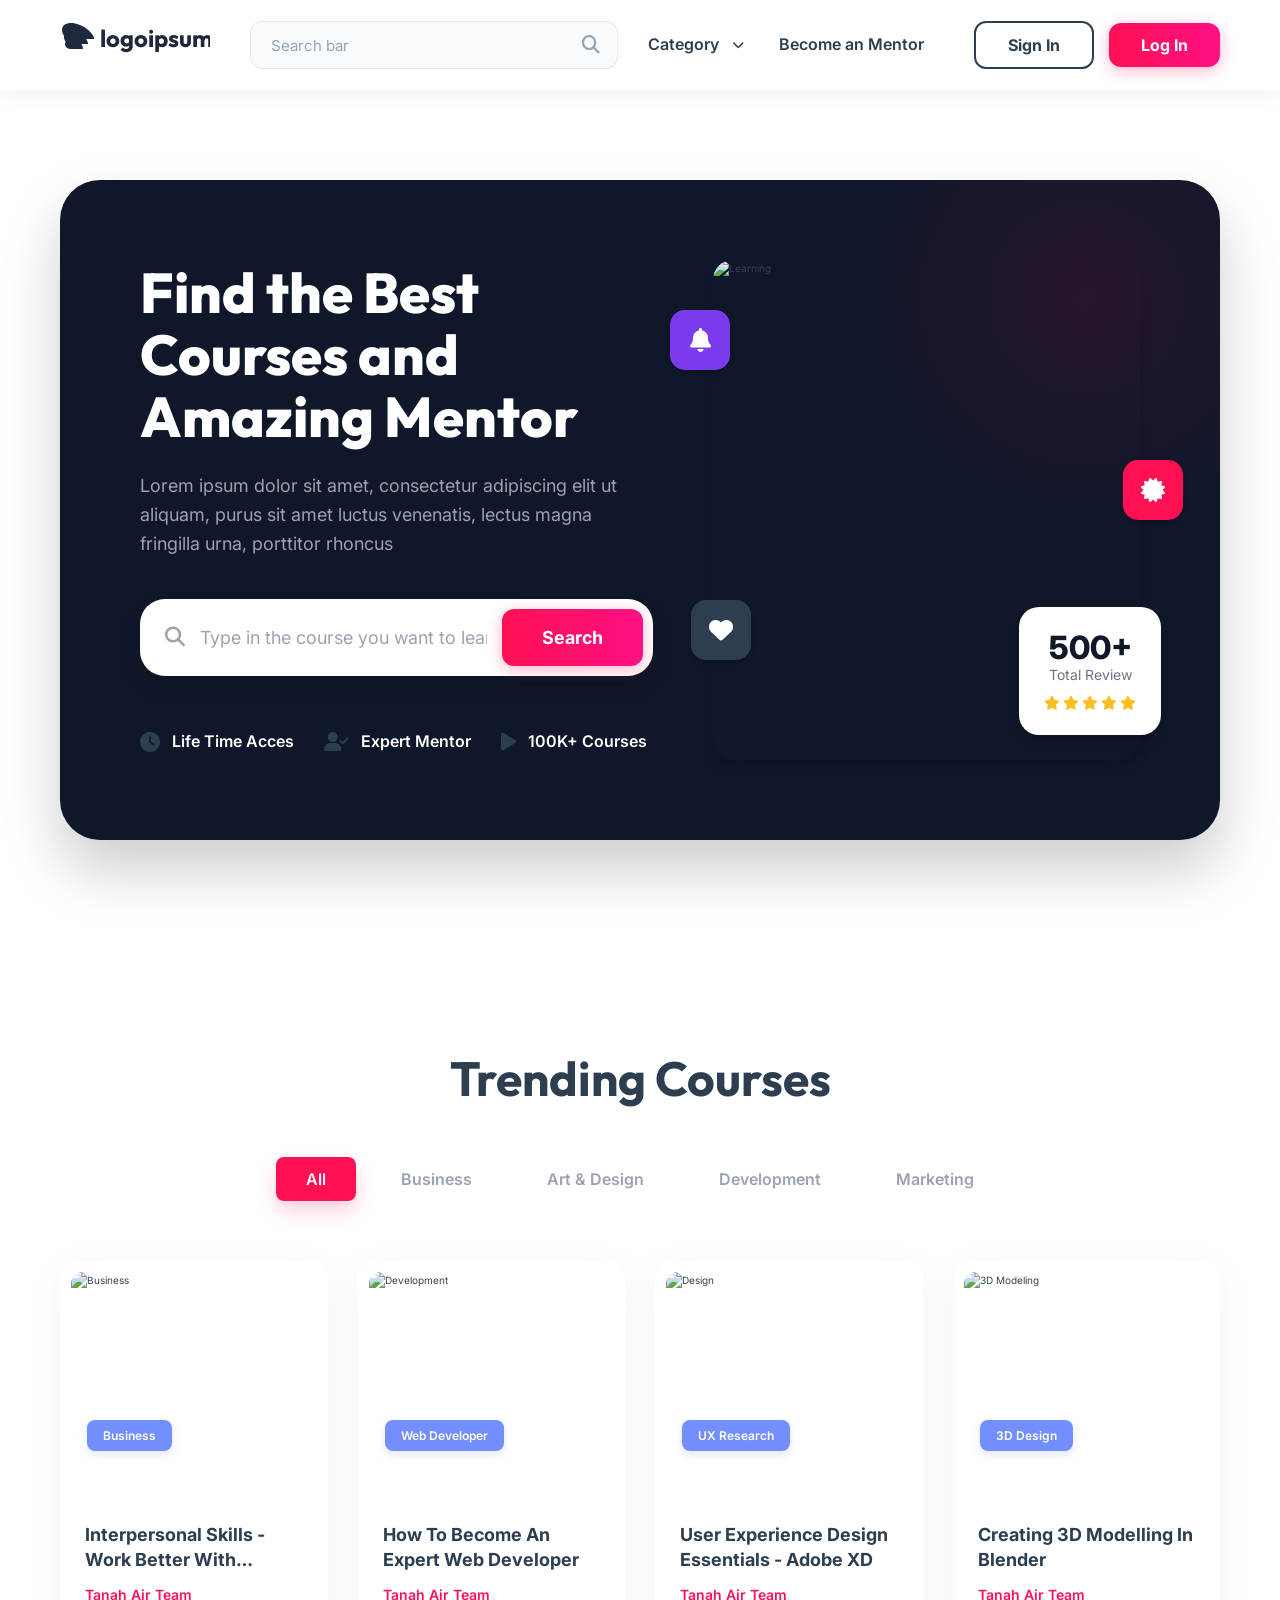
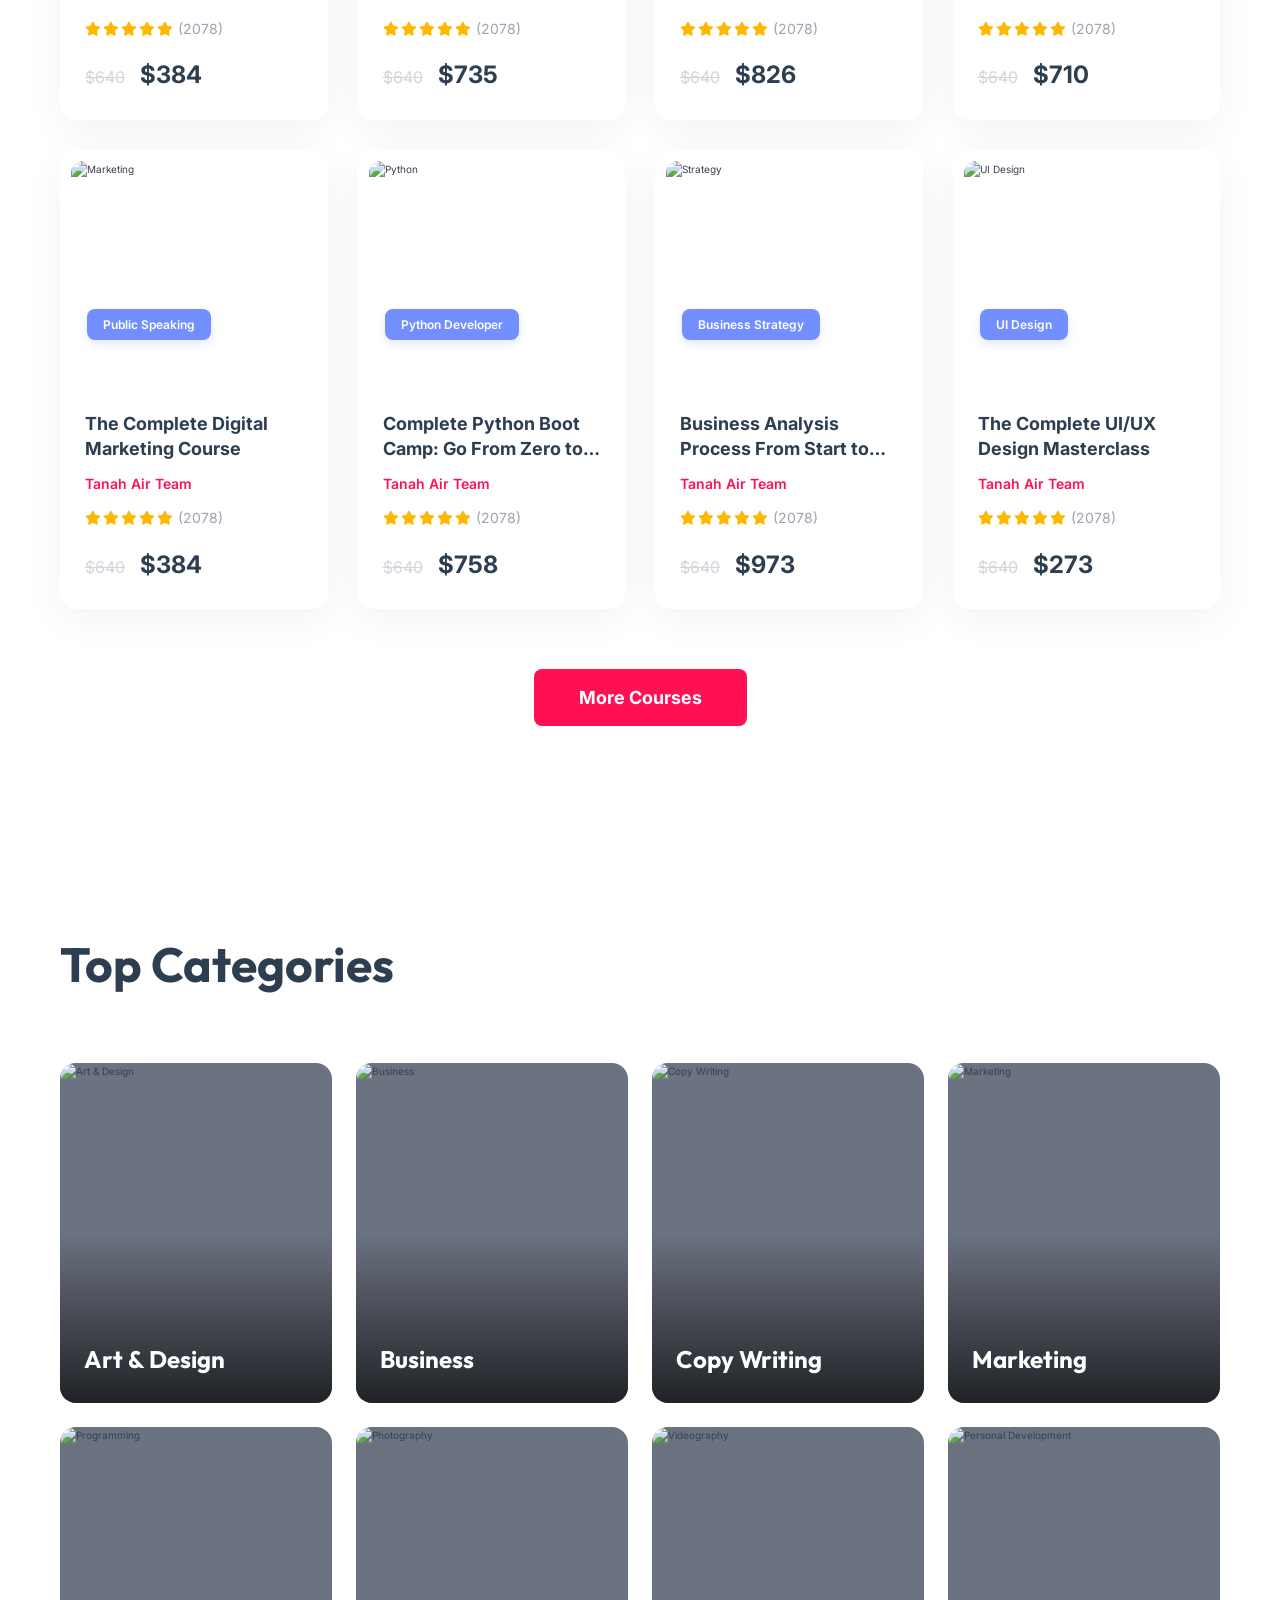
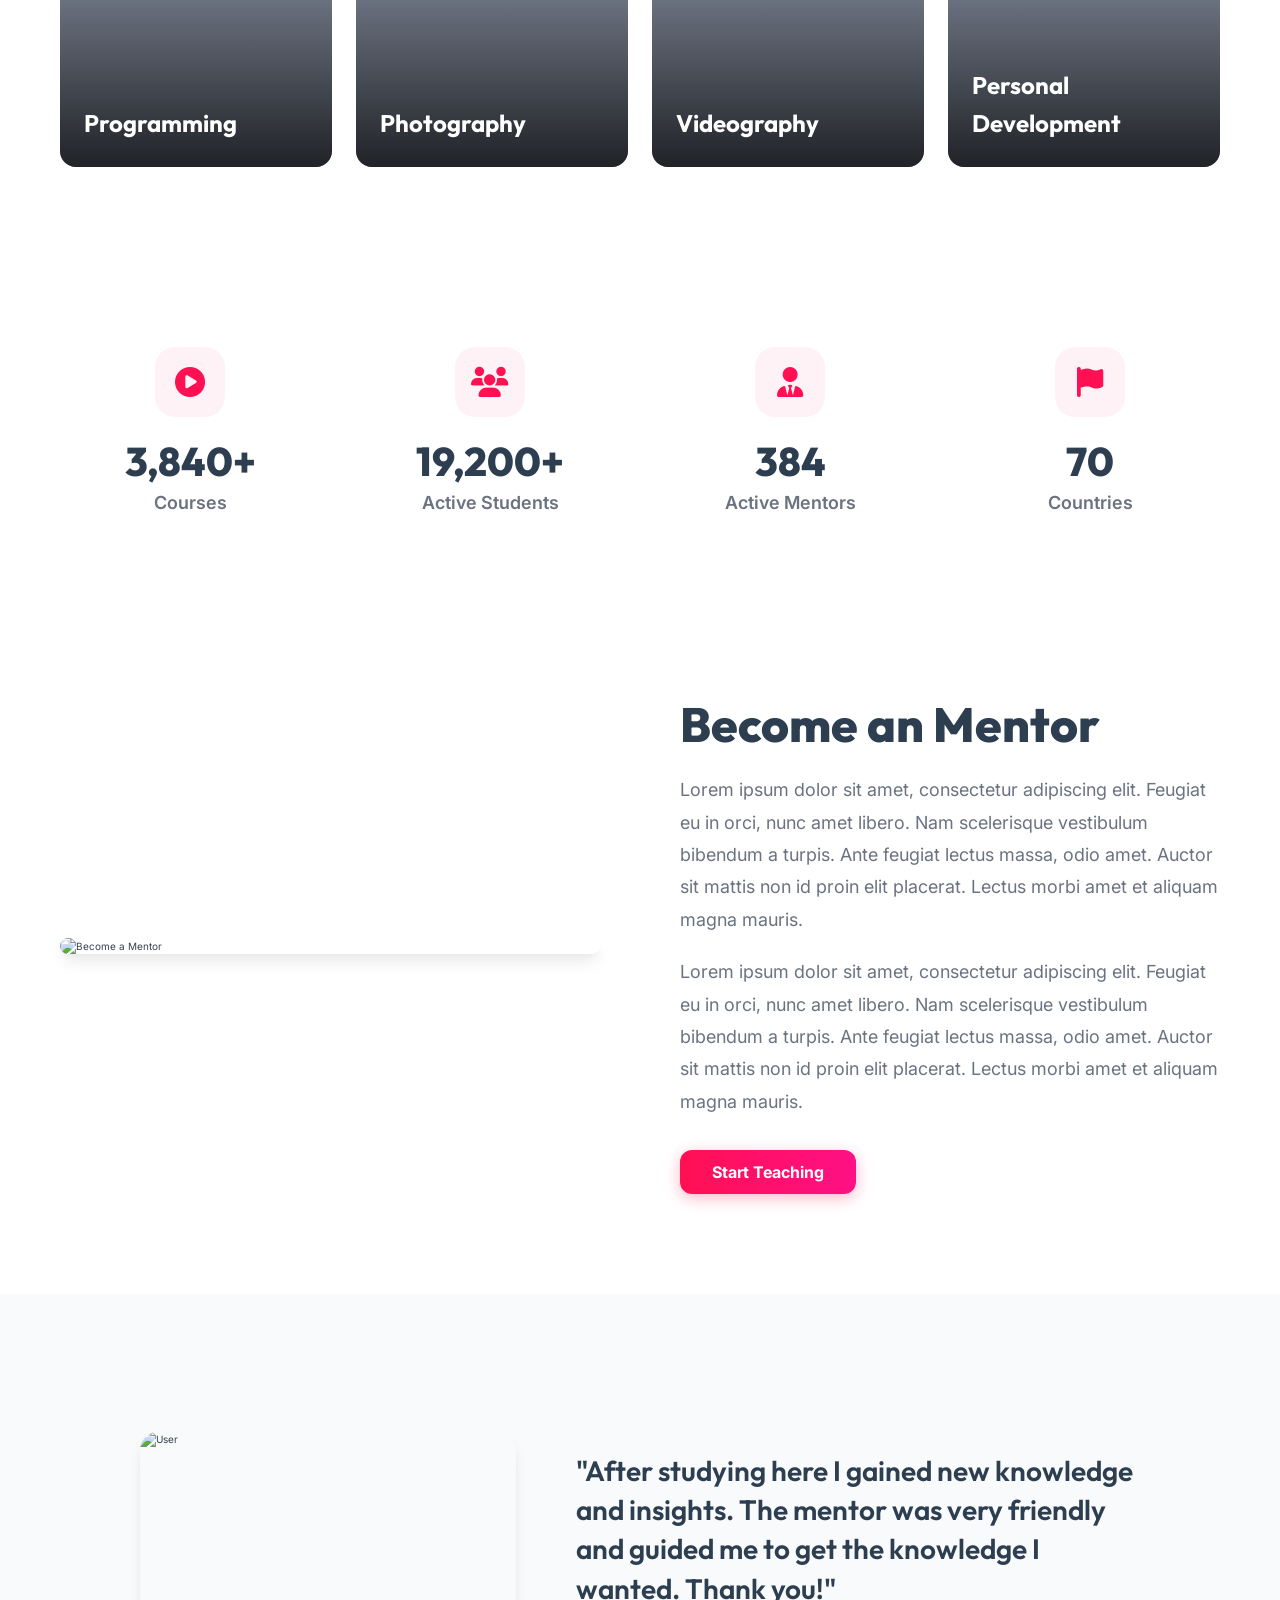
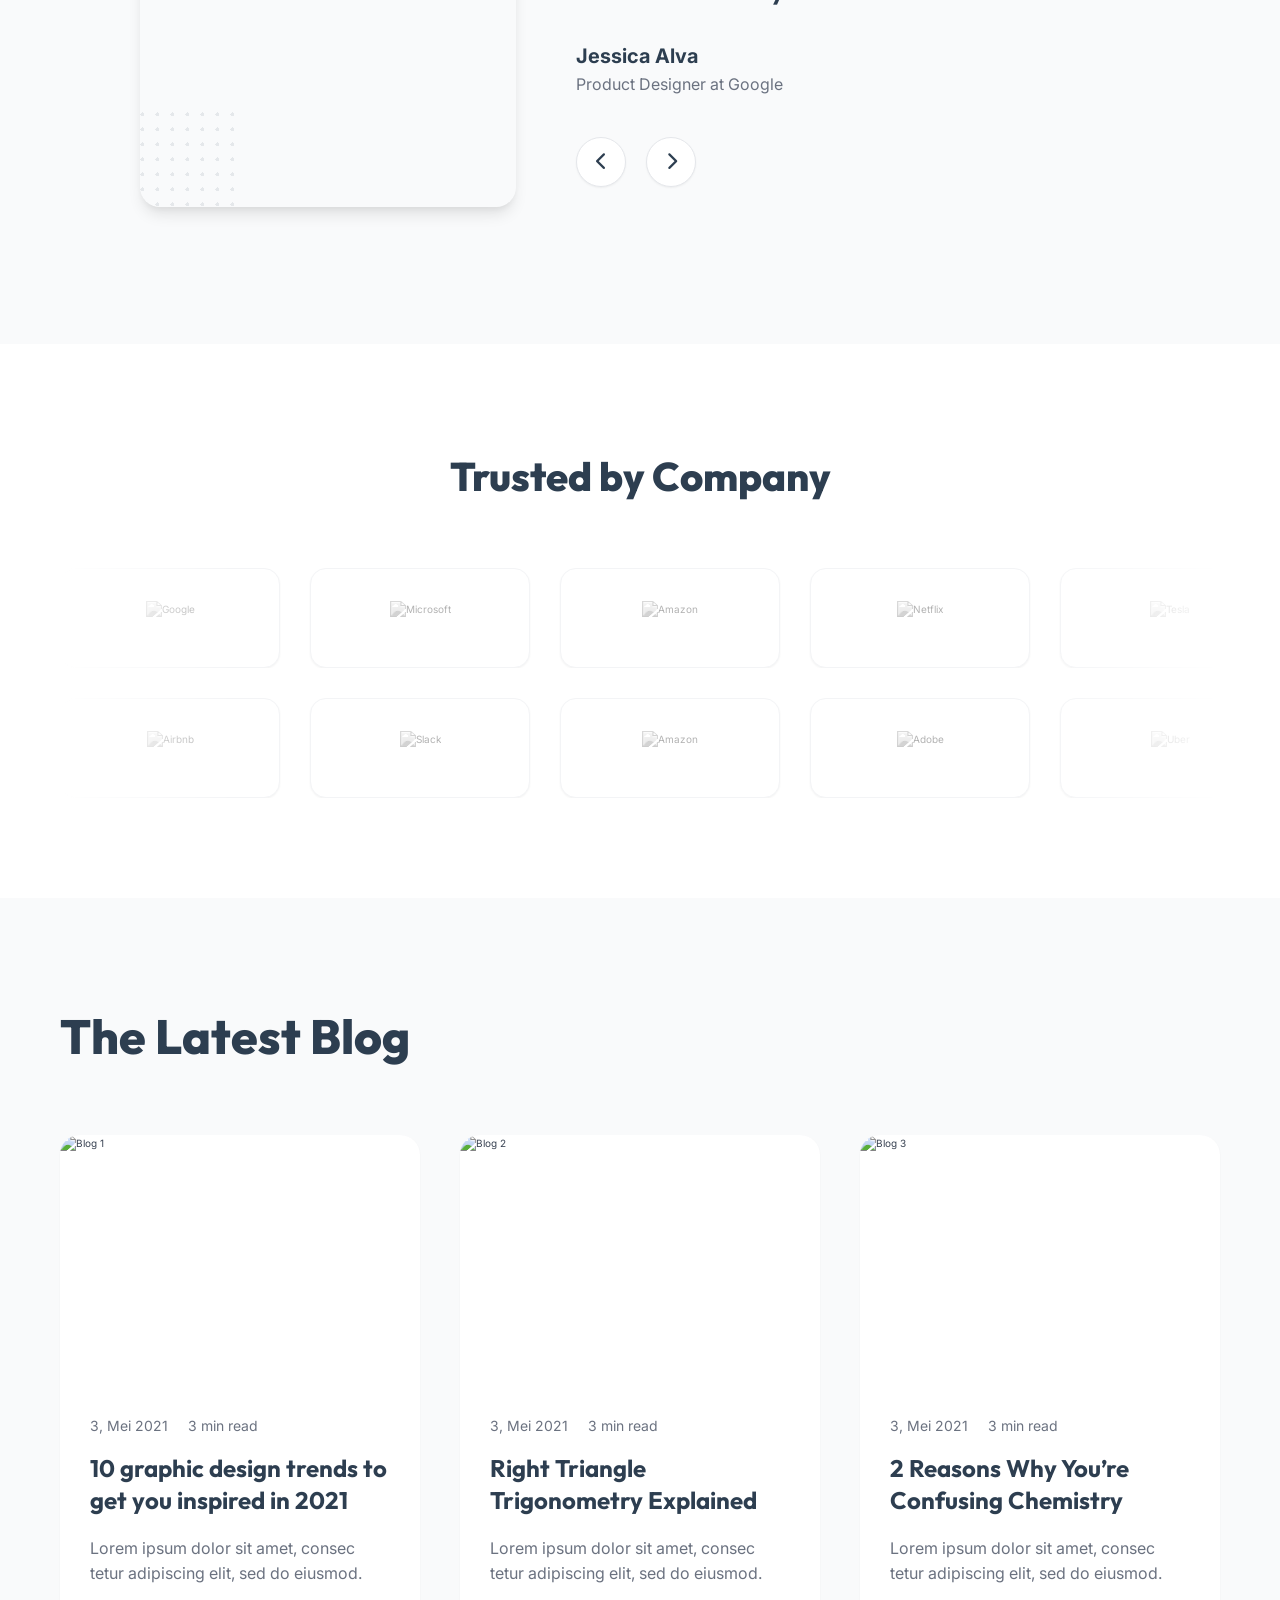
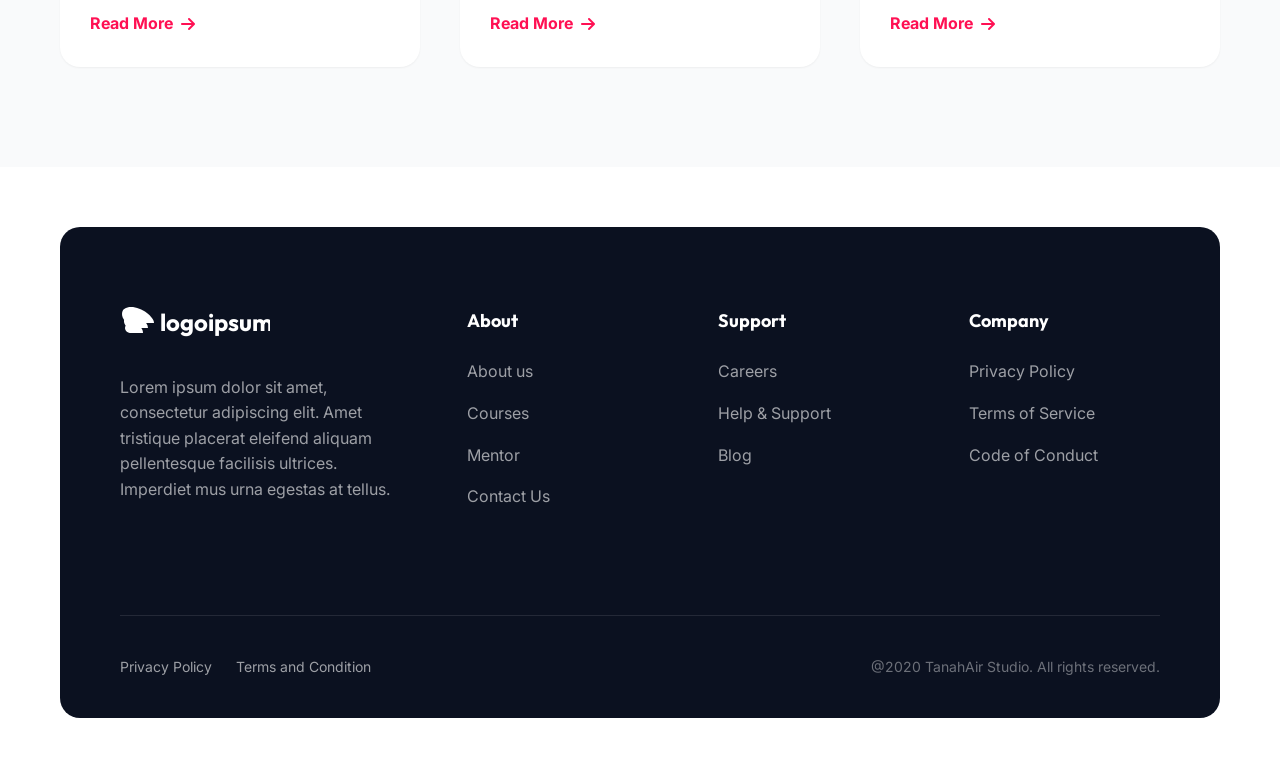
==== commit 166829c4: "website is done" ====
--- a/index.html
+++ b/index.html
@@ -23,7 +23,7 @@
                         <path d="M11 26C8 26 5 24 5 21C5 18 8 16 11 16C17 16 23 20 23 26H11Z" fill="#1E293B"/>
                         <path d="M11 21C7 21 4 18 4 14C4 10 7 8 11 8C19 8 28 15 28 21H11Z" fill="#1E293B"/>
                         <path d="M11 16C6 16 2 12 2 7C2 2 6 0 11 0C22 0 34 10 34 16H11Z" fill="#1E293B"/>
-                        <text x="40" y="24" font-family="Outfit" font-size="24" font-weight="700" fill="#1E293B">logoipsum</text>
+                        <text x="40" y="24" font-family="Outfit" font-size="24" font-weight="700" fill="#1E293B" class="logo-text">logoipsum</text>
                     </svg>
                 </a>
             </div>
@@ -57,8 +57,17 @@
             </nav>
 
             <div class="header__auth">
-                <button class="btn btn--outline" id="login-btn">Login</button>
-                <button class="btn btn--primary" id="signup-btn">Sign Up</button>
+                <button class="btn btn--outline" id="login-btn">Sign In</button>
+                <button class="btn btn--primary" id="signup-btn">Log In</button>
+            </div>
+
+            <div class="header__user" id="header-user" style="display: none;">
+                <div class="user-profile">
+                    <span class="user-profile__name" id="header-username"></span>
+                    <div class="user-profile__avatar">
+                        <img src="" alt="User Avatar" id="header-avatar">
+                    </div>
+                </div>
             </div>
 
             <button class="header__toggle" id="menu-toggle" aria-label="Toggle Menu">
@@ -744,45 +753,39 @@
         <div class="modal">
             <button class="modal__close" id="modal-close"><i class="fa-solid fa-xmark"></i></button>
             <div class="modal__header">
-                <button class="modal__tab active" data-tab="login">Login</button>
-                <button class="modal__tab" data-tab="signup">Sign Up</button>
+                <button class="modal__tab active" data-tab="signin">Sign In</button>
+                <button class="modal__tab" data-tab="login">Log In</button>
             </div>
             <div class="modal__content">
-                <!-- Login Form -->
-                <form class="modal__form active" id="login-form">
+                <!-- Sign In Form (Email, Password) -->
+                <form class="modal__form active" id="signin-form">
+                    <div class="form-group">
+                        <label for="signin-email">Email Address</label>
+                        <input type="email" id="signin-email" placeholder="Enter your email" required>
+                    </div>
+                    <div class="form-group">
+                        <label for="signin-password">Password</label>
+                        <input type="password" id="signin-password" placeholder="Enter your password" required>
+                    </div>
+                    <button type="submit" class="btn btn--primary btn--full">Sign In</button>
+                </form>
+
+                <!-- Log In Form (Username, Email, Profile Image) -->
+                <form class="modal__form" id="login-form">
+                    <div class="form-group">
+                        <label for="login-username">Username</label>
+                        <input type="text" id="login-username" placeholder="Enter username" required>
+                    </div>
                     <div class="form-group">
                         <label for="login-email">Email Address</label>
                         <input type="email" id="login-email" placeholder="Enter your email" required>
                     </div>
                     <div class="form-group">
-                        <label for="login-password">Password</label>
-                        <input type="password" id="login-password" placeholder="Enter your password" required>
-                    </div>
-                    <div class="form-options">
-                        <label class="checkbox-container">
-                            <input type="checkbox"> Remember me
-                            <span class="checkmark"></span>
-                        </label>
-                        <a href="#" class="forgot-link">Forgot Password?</a>
-                    </div>
-                    <button type="submit" class="btn btn--primary btn--full">Login to Account</button>
-                </form>
-
-                <!-- Sign Up Form -->
-                <form class="modal__form" id="signup-form">
-                    <div class="form-group">
-                        <label for="signup-name">Full Name</label>
-                        <input type="text" id="signup-name" placeholder="Enter your name" required>
-                    </div>
-                    <div class="form-group">
-                        <label for="signup-email">Email Address</label>
-                        <input type="email" id="signup-email" placeholder="Enter your email" required>
-                    </div>
-                    <div class="form-group">
-                        <label for="signup-password">Password</label>
-                        <input type="password" id="signup-password" placeholder="Create a password" required>
-                    </div>
-                    <button type="submit" class="btn btn--primary btn--full">Create Account</button>
+                        <label for="login-avatar">Profile Image</label>
+                        <input type="file" id="login-avatar" accept="image/*" class="form-control-file">
+                        <div class="avatar-preview" id="avatar-preview"></div>
+                    </div>
+                    <button type="submit" class="btn btn--primary btn--full">Log In</button>
                 </form>
             </div>
             <div class="modal__footer">
@@ -796,6 +799,6 @@
         </div>
     </div>
 
-    <script src="/js/main.js"></script>
+    <script src="js/main.js"></script>
 </body>
 </html>
--- a/css/main.css
+++ b/css/main.css
@@ -319,8 +319,9 @@
 .header--transparent:not(.scrolled) .nav-list__link:hover {
   color: #FF1053 !important;
 }
-.header--transparent:not(.scrolled) .header__logo .logo-text {
-  color: #fff !important;
+.header--transparent:not(.scrolled) .header__logo svg path,
+.header--transparent:not(.scrolled) .header__logo svg text {
+  fill: #FFFFFF !important;
 }
 .header--transparent:not(.scrolled) .btn--outline {
   border-color: rgba(255, 255, 255, 0.4) !important;
@@ -454,6 +455,16 @@
     display: none;
   }
 }
+.header__user {
+  display: flex;
+  align-items: center;
+  margin-left: 2rem;
+}
+@media only screen and (max-width: 768px) {
+  .header__user {
+    display: none;
+  }
+}
 .header__toggle {
   display: none;
   z-index: 1001;
@@ -607,6 +618,43 @@
 }
 .nav-list__link:hover {
   color: #FF1053;
+}
+
+.user-profile {
+  display: flex;
+  align-items: center;
+  gap: 1.2rem;
+  cursor: pointer;
+  padding: 0.5rem;
+  border-radius: 10rem;
+  transition: all 0.2s ease-in-out;
+}
+.user-profile:hover {
+  background: rgba(0, 0, 0, 0.05);
+}
+.user-profile .user-profile {
+  display: flex;
+  align-items: center;
+  gap: 1.5rem;
+  cursor: pointer;
+}
+.user-profile .user-profile__name {
+  font-size: 1.4rem;
+  font-weight: 700;
+  color: #2D3E50;
+}
+.user-profile .user-profile__avatar {
+  width: 4rem;
+  height: 4rem;
+  border-radius: 50%;
+  overflow: hidden;
+  border: 2px solid rgba(0, 0, 0, 0.1);
+  box-shadow: 0 1px 2px 0 rgba(0, 0, 0, 0.05);
+}
+.user-profile .user-profile__avatar img {
+  width: 100%;
+  height: 100%;
+  object-fit: cover;
 }
 
 .btn {
@@ -916,6 +964,22 @@
   gap: 1.5rem;
 }
 
+.avatar-preview {
+  width: 8rem;
+  height: 8rem;
+  border-radius: 50%;
+  margin-top: 1.5rem;
+  border: 2px solid #E5E7EB;
+  overflow: hidden;
+  display: none;
+  box-shadow: 0 1px 2px 0 rgba(0, 0, 0, 0.05);
+}
+.avatar-preview img {
+  width: 100%;
+  height: 100%;
+  object-fit: cover;
+}
+
 .social-btn {
   width: 5.6rem;
   height: 5.6rem;
@@ -1552,7 +1616,7 @@
   display: flex;
   flex-direction: column;
   height: 100%;
-  box-shadow: 0 10px 30px rgba(0, 0, 0, 0.03);
+  box-shadow: 0 10px 40px rgba(0, 0, 0, 0.05);
 }
 .course-card:hover {
   transform: translateY(-1rem);
@@ -1598,18 +1662,17 @@
 }
 .course-card__badge {
   position: absolute;
-  bottom: 0;
-  left: 50%;
-  transform: translate(-50%, 50%);
+  bottom: 1.6rem;
+  left: 1.6rem;
   background: #738FFF;
   color: #FFFFFF;
-  padding: 0.8rem 2.4rem;
+  padding: 0.6rem 1.6rem;
   border-radius: 0.8rem;
-  font-size: 1.3rem;
+  font-size: 1.2rem;
   font-weight: 600;
   white-space: nowrap;
-  z-index: 1112;
-  box-shadow: 0 4px 10px rgba(115, 143, 255, 0.3);
+  z-index: 10;
+  box-shadow: 0 4px 10px rgba(115, 143, 255, 0.2);
 }
 .course-card__content {
   padding: 4.5rem 2.4rem 2.4rem;
@@ -2290,6 +2353,212 @@
 }
 .blog__link:hover {
   gap: 1.2rem;
+}
+.blog-list {
+  display: flex;
+  flex-direction: column;
+  gap: 4rem;
+  max-width: 100rem;
+  margin: 0 auto;
+}
+.blog-card--horizontal {
+  display: flex !important;
+  background-color: #FFFFFF;
+  border-radius: 2rem;
+  overflow: hidden;
+  box-shadow: 0 1px 2px 0 rgba(0, 0, 0, 0.05);
+  transition: all 0.3s cubic-bezier(0.4, 0, 0.2, 1);
+}
+.blog-card--horizontal:hover {
+  transform: translateY(-0.5rem);
+  box-shadow: 0 4px 6px -1px rgba(0, 0, 0, 0.1), 0 2px 4px -1px rgba(0, 0, 0, 0.06);
+}
+.blog-card--horizontal .blog__img-box {
+  flex: 0 0 40%;
+  height: 32rem;
+}
+@media only screen and (max-width: 768px) {
+  .blog-card--horizontal .blog__img-box {
+    height: 28rem;
+  }
+}
+.blog-card--horizontal .blog__content {
+  flex: 1;
+  padding: 4rem;
+  display: flex;
+  flex-direction: column;
+  justify-content: center;
+}
+@media only screen and (max-width: 768px) {
+  .blog-card--horizontal .blog__content {
+    padding: 3rem;
+  }
+}
+.blog-card--horizontal .blog__post-title {
+  font-size: 3.2rem;
+  margin-bottom: 2.4rem;
+}
+@media only screen and (max-width: 768px) {
+  .blog-card--horizontal .blog__post-title {
+    font-size: 2.6rem;
+  }
+}
+.blog-card--horizontal .blog__excerpt {
+  font-size: 1.8rem;
+  margin-bottom: 3rem;
+  display: -webkit-box;
+  -webkit-line-clamp: 3;
+  line-clamp: 3;
+  -webkit-box-orient: vertical;
+  overflow: hidden;
+}
+@media only screen and (max-width: 768px) {
+  .blog-card--horizontal .blog__excerpt {
+    font-size: 1.6rem;
+  }
+}
+.blog-card--horizontal .btn--read-more {
+  align-self: flex-start;
+  padding: 1.5rem 3.5rem;
+  background-color: #FF1053 !important;
+  color: #FFFFFF !important;
+  border-radius: 1rem;
+  font-weight: 700;
+  font-size: 1.6rem;
+  transition: all 0.3s ease;
+}
+.blog-card--horizontal .btn--read-more:hover {
+  background-color: rgb(245.5, 0, 68.8221757322);
+  transform: scale(1.05);
+  box-shadow: 0 1rem 2rem rgba(255, 16, 83, 0.2);
+}
+@media only screen and (max-width: 576px) {
+  .blog-card--horizontal {
+    flex-direction: column;
+  }
+  .blog-card--horizontal .blog__img-box {
+    flex: 0 0 auto;
+    height: 25rem;
+  }
+  .blog-card--horizontal .blog__content {
+    padding: 3rem;
+  }
+}
+
+.pagination {
+  display: flex;
+  justify-content: center;
+  align-items: center;
+  gap: 1.5rem;
+  margin-top: 8rem;
+}
+.pagination__item {
+  width: 4rem;
+  height: 4rem;
+  display: flex;
+  align-items: center;
+  justify-content: center;
+  border-radius: 0.8rem;
+  font-size: 1.6rem;
+  font-weight: 600;
+  color: #4B5563;
+  transition: all 0.3s ease;
+  cursor: pointer;
+}
+.pagination__item:hover:not(.active) {
+  background-color: #F3F4F6;
+  color: #2D3E50;
+}
+.pagination__item.active {
+  background-color: #FF1053;
+  color: #FFFFFF;
+}
+.pagination__item i {
+  font-size: 1.2rem;
+}
+
+.hero-blog {
+  position: relative;
+  background-image: linear-gradient(rgba(0, 0, 0, 0.6), rgba(0, 0, 0, 0.6)), url("https://images.unsplash.com/photo-1522202176988-66273c2fd55f?q=80&w=2071&auto=format&fit=crop");
+  background-size: cover;
+  background-position: center;
+  background-attachment: fixed;
+  padding: 16rem 0 10rem;
+  color: #fff;
+  margin-top: 0;
+  overflow: hidden;
+}
+.hero-blog::before {
+  content: "";
+  position: absolute;
+  top: 0;
+  left: 0;
+  width: 100%;
+  height: 100%;
+  background: linear-gradient(to bottom, rgba(0, 0, 0, 0.7) 0%, rgba(0, 0, 0, 0.2) 100%);
+  z-index: 1;
+}
+.hero-blog__content {
+  position: relative;
+  z-index: 2;
+}
+.hero-blog__content .breadcrumb {
+  display: flex;
+  align-items: center;
+  gap: 1.2rem;
+  font-size: 1.6rem;
+  font-weight: 500;
+  color: rgba(255, 255, 255, 0.8);
+  margin-bottom: 2.5rem;
+}
+.hero-blog__content .breadcrumb a {
+  color: inherit;
+  transition: color 0.3s ease;
+}
+.hero-blog__content .breadcrumb a:hover {
+  color: #fff;
+}
+.hero-blog__content .breadcrumb i {
+  font-size: 1.2rem;
+  opacity: 0.6;
+}
+.hero-blog__content .breadcrumb span {
+  color: #fff;
+}
+.hero-blog__title {
+  font-family: "Outfit", sans-serif;
+  font-size: 6.4rem;
+  font-weight: 800;
+  color: #fff;
+  line-height: 1.1;
+}
+@media only screen and (max-width: 768px) {
+  .hero-blog__title {
+    font-size: 4.8rem;
+  }
+}
+@media only screen and (max-width: 576px) {
+  .hero-blog__title {
+    font-size: 3.6rem;
+  }
+}
+
+.reveal-left, .reveal-right {
+  opacity: 0;
+  transition: all 1s cubic-bezier(0.4, 0, 0.2, 1);
+}
+
+.reveal-left {
+  transform: translateX(-5rem);
+}
+
+.reveal-right {
+  transform: translateX(5rem);
+}
+
+.reveal-left.active, .reveal-right.active {
+  opacity: 1;
+  transform: translateX(0);
 }
 
 .courses-page {
@@ -3678,4 +3947,109 @@
   }
 }
 
-/*# sourceMappingURL=main.css.map */
+.account-page {
+  padding-bottom: 10rem;
+  background-color: #fafafa;
+}
+
+.account-profile {
+  padding-top: 14rem;
+  padding-bottom: 5rem;
+  background-color: #fff;
+  border-bottom: 1px solid rgba(0, 0, 0, 0.05);
+}
+.account-profile__header {
+  display: flex;
+  flex-direction: column;
+  align-items: center;
+  text-align: center;
+  margin-bottom: 4rem;
+  gap: 1.2rem;
+}
+.account-profile__avatar {
+  width: 10rem;
+  height: 10rem;
+  flex-shrink: 0;
+  border-radius: 50%;
+  overflow: hidden;
+  box-shadow: 0 0.5rem 1.5rem rgba(0, 0, 0, 0.08);
+  border: 3px solid #fff;
+  background-color: #f0f0f0;
+}
+.account-profile__avatar img {
+  width: 100%;
+  height: 100%;
+  object-fit: cover;
+}
+.account-profile__details {
+  display: flex;
+  flex-direction: column;
+  align-items: center;
+  gap: 0.2rem;
+}
+.account-profile__name {
+  font-size: 2.4rem;
+  font-weight: 700;
+  color: #2D3E50;
+  margin: 0;
+  font-family: "Outfit", sans-serif;
+}
+.account-profile__role {
+  font-size: 1.5rem;
+  font-weight: 500;
+  color: #6B7280;
+  margin: 0;
+}
+
+.account-tabs {
+  display: flex;
+  justify-content: flex-start;
+  gap: 6rem;
+  border-bottom: 1px solid rgba(0, 0, 0, 0.1);
+}
+.account-tabs__btn {
+  background: none;
+  border: none;
+  padding-bottom: 1.5rem;
+  font-size: 1.8rem;
+  font-weight: 600;
+  color: #6B7280;
+  cursor: pointer;
+  transition: all all 0.3s cubic-bezier(0.4, 0, 0.2, 1);
+  position: relative;
+}
+.account-tabs__btn::after {
+  content: "";
+  position: absolute;
+  bottom: 0;
+  left: 0;
+  width: 100%;
+  height: 3px;
+  background-color: #FF1053;
+  transform: scaleX(0);
+  transition: transform all 0.3s cubic-bezier(0.4, 0, 0.2, 1);
+}
+.account-tabs__btn:hover {
+  color: #2D3E50;
+}
+.account-tabs__btn.active {
+  color: #2D3E50;
+}
+.account-tabs__btn.active::after {
+  transform: scaleX(1);
+}
+
+.account-content {
+  padding-top: 6rem;
+}
+
+.course-grid {
+  display: grid;
+  grid-template-columns: repeat(4, 1fr);
+  gap: 3rem;
+}
+@media only screen and (max-width: 768px) {
+  .course-grid {
+    grid-template-columns: repeat(2, 1fr);
+  }
+}
